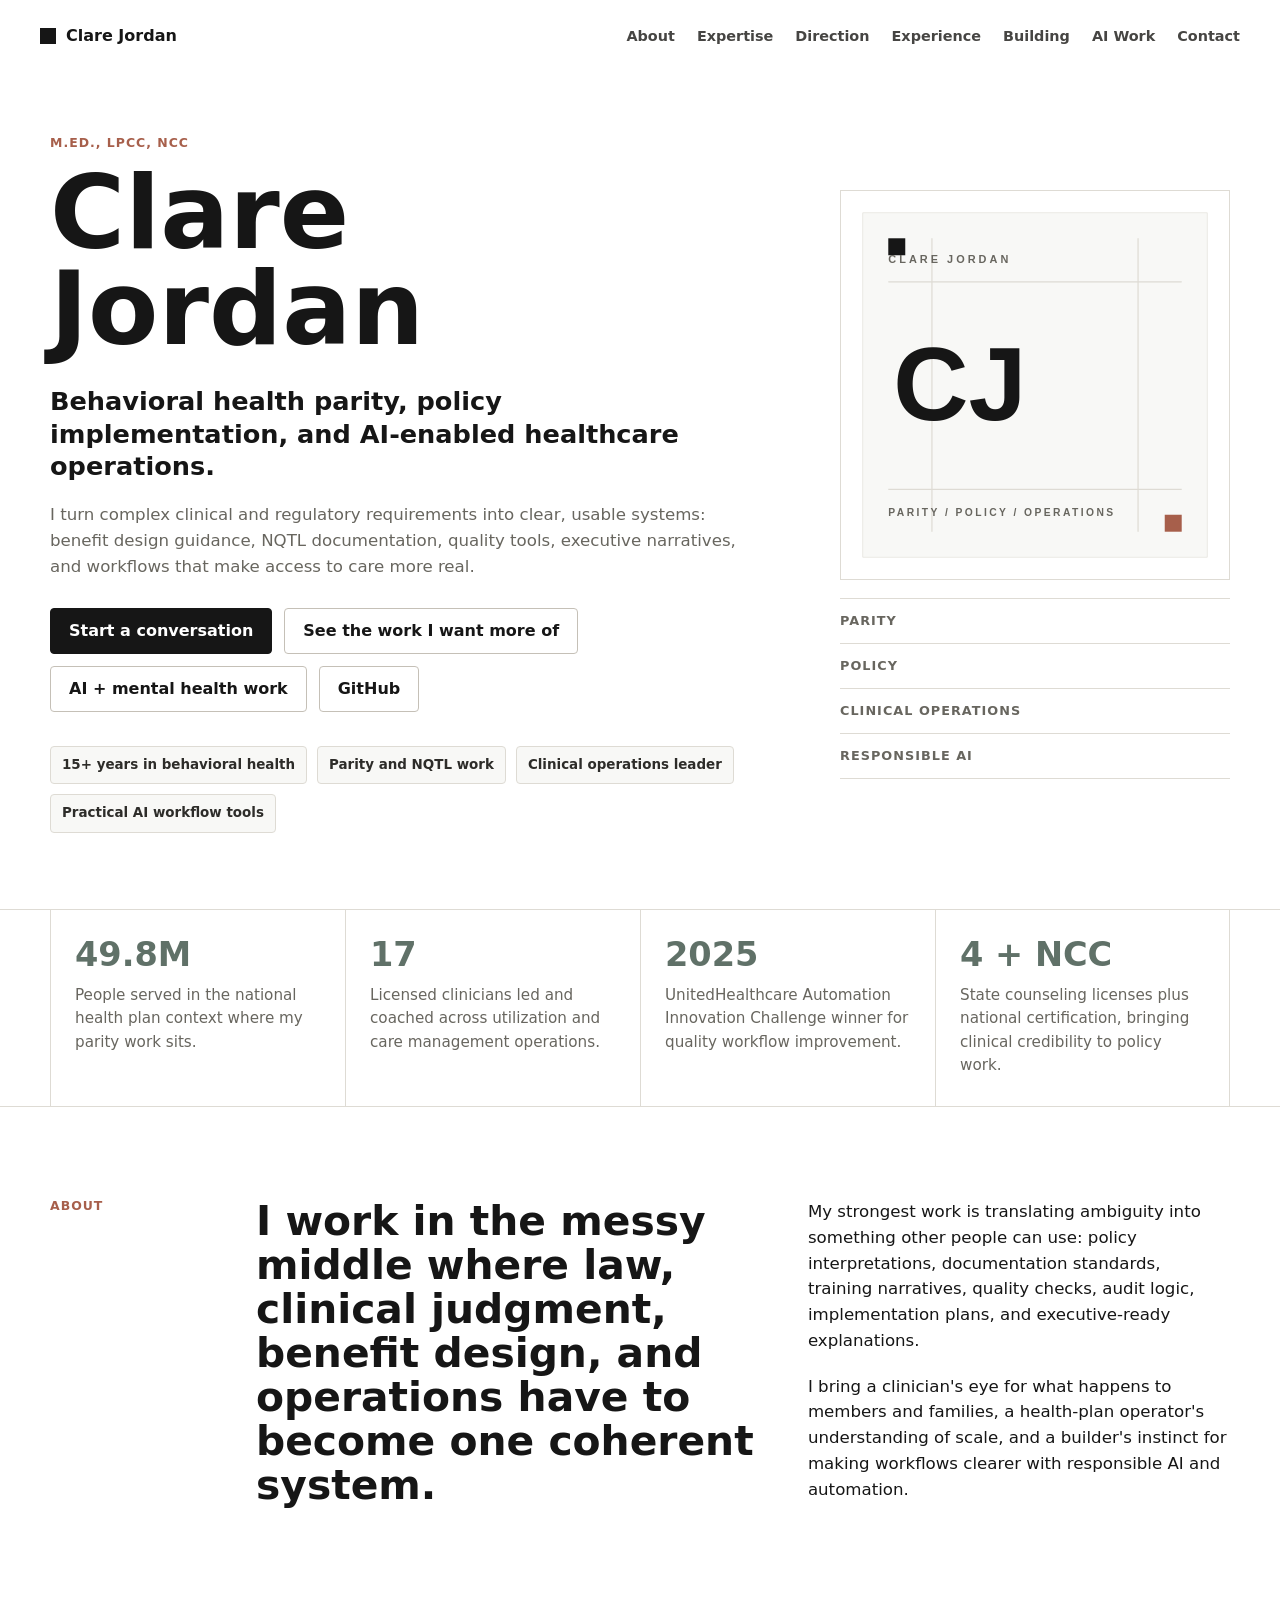
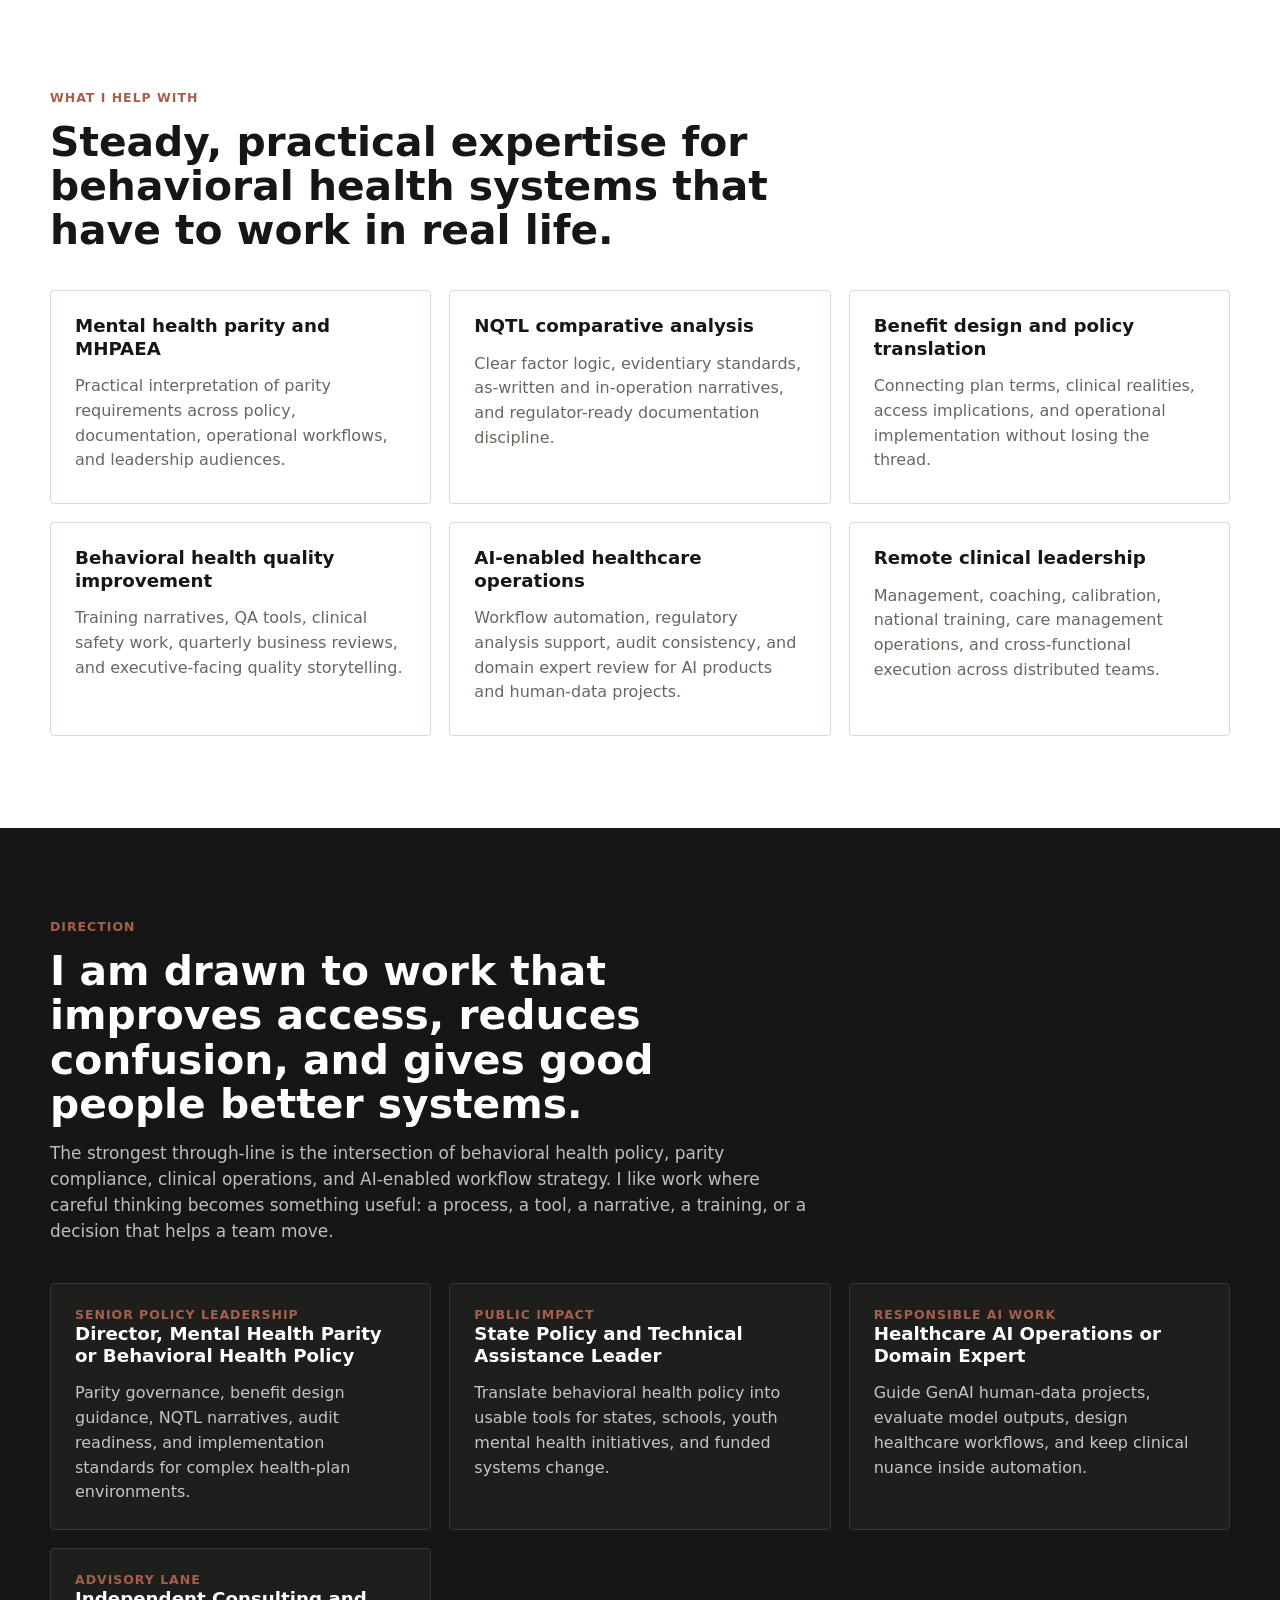
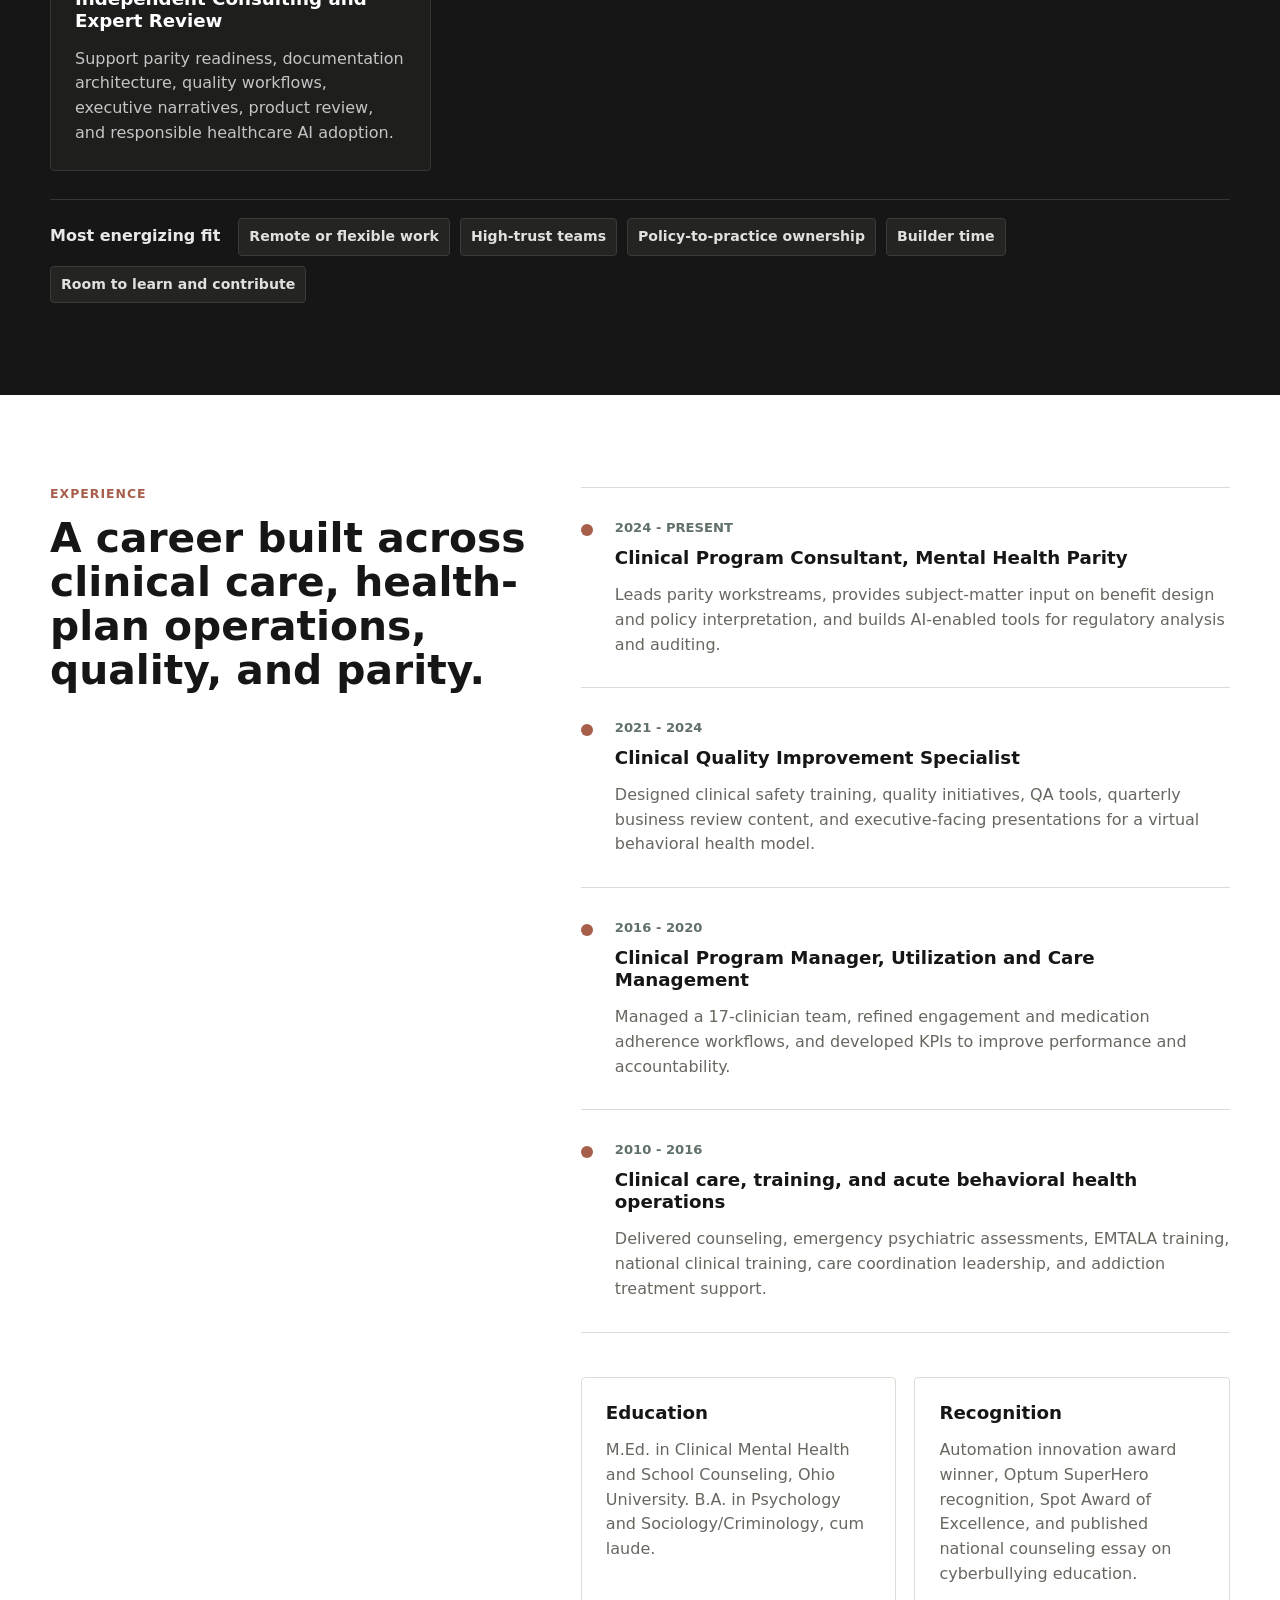
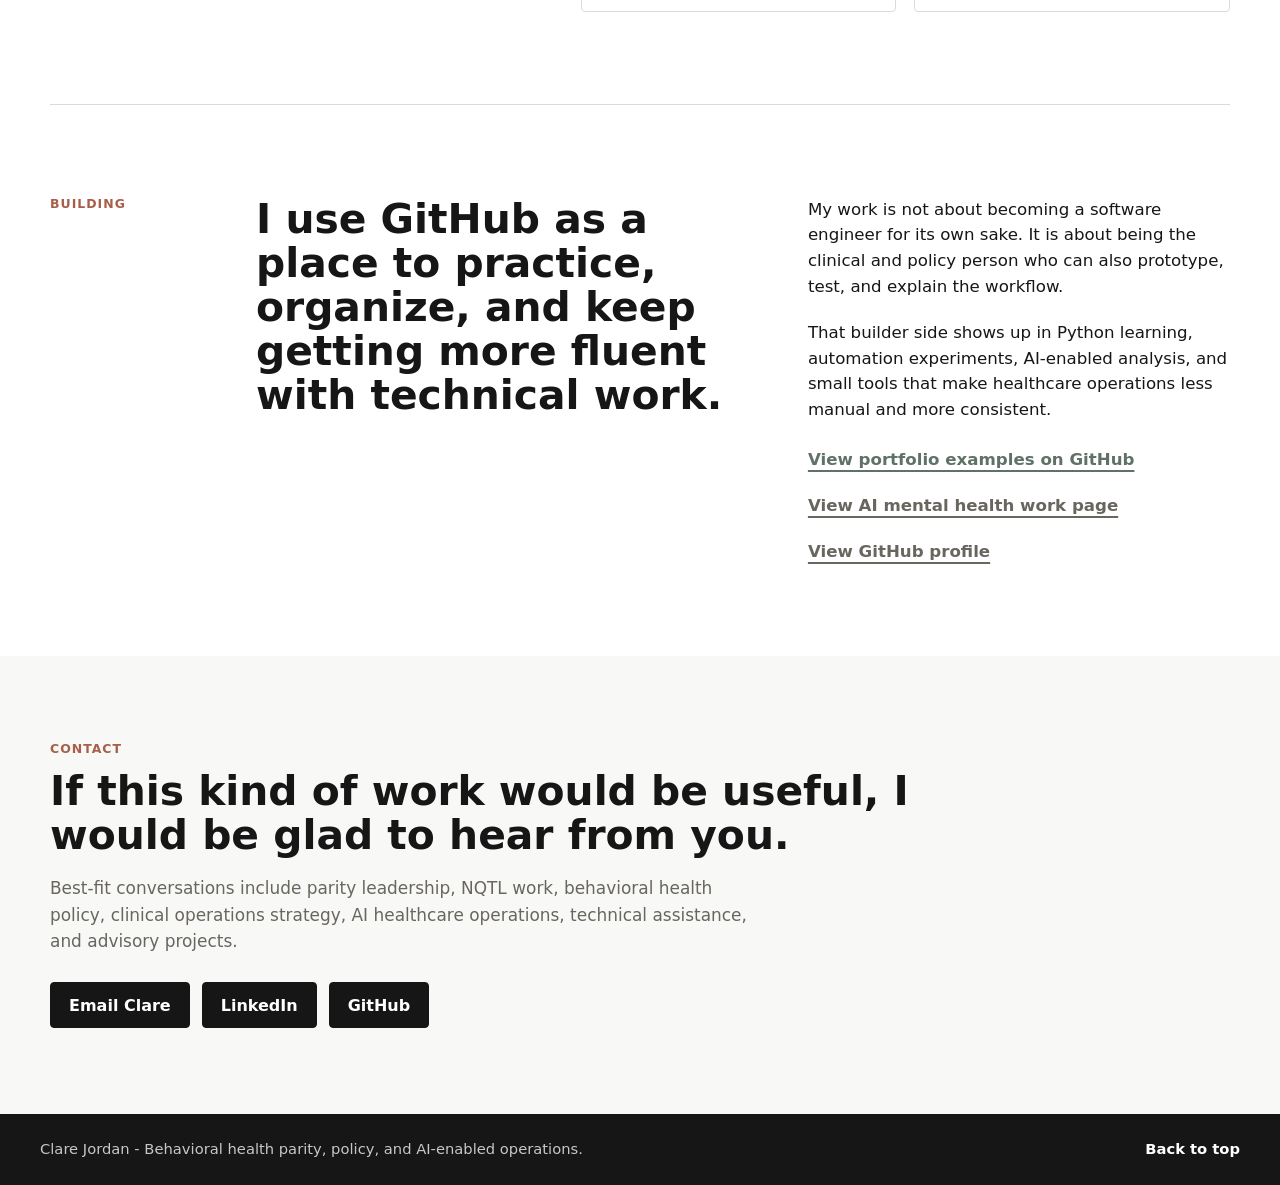
==== index.html @ 16f56897 "Create professional website" ====
<!doctype html>
<html lang="en">
  <head>
    <meta charset="utf-8" />
    <meta name="viewport" content="width=device-width, initial-scale=1" />
    <title>Clare Jordan | Behavioral Health Parity, Policy, and AI Operations</title>
    <meta
      name="description"
      content="Clare Jordan is a behavioral health policy and clinical operations leader specializing in mental health parity, NQTL analysis, benefit design, quality improvement, and AI-enabled healthcare workflow improvement."
    />
    <meta name="theme-color" content="#ffffff" />
    <meta property="og:title" content="Clare Jordan" />
    <meta
      property="og:description"
      content="Behavioral health parity, policy implementation, and AI-enabled healthcare operations."
    />
    <meta property="og:type" content="website" />
    <meta property="og:image" content="assets/brand-card.svg" />
    <link rel="stylesheet" href="styles.css?v=3" />
  </head>
  <body>
    <a class="skip-link" href="#main">Skip to content</a>

    <header class="site-header" data-header>
      <a class="brand" href="#top" aria-label="Clare Jordan home">Clare Jordan</a>
      <button class="nav-toggle" type="button" aria-expanded="false" aria-controls="site-nav" aria-label="Open navigation">
        <span></span>
        <span></span>
        <span></span>
      </button>
      <nav class="site-nav" id="site-nav" aria-label="Primary navigation">
        <a href="#about">About</a>
        <a href="#expertise">Expertise</a>
        <a href="#direction">Direction</a>
        <a href="#experience">Experience</a>
        <a href="#building">Building</a>
        <a href="ai-mental-health-proof.html">AI Work</a>
        <a href="#contact">Contact</a>
      </nav>
    </header>

    <main id="main">
      <section class="hero" id="top">
        <div class="hero-content">
          <p class="eyebrow">M.Ed., LPCC, NCC</p>
          <h1>Clare Jordan</h1>
          <p class="hero-lede">
            Behavioral health parity, policy implementation, and AI-enabled healthcare operations.
          </p>
          <p class="hero-copy">
            I turn complex clinical and regulatory requirements into clear, usable systems:
            benefit design guidance, NQTL documentation, quality tools, executive narratives,
            and workflows that make access to care more real.
          </p>
          <div class="hero-actions" aria-label="Primary actions">
            <a class="button primary" href="mailto:clare.l.jordan@gmail.com?subject=Opportunity%20for%20Clare%20Jordan">Start a conversation</a>
            <a class="button secondary" href="#direction">See the work I want more of</a>
            <a class="button secondary" href="ai-mental-health-proof.html">AI + mental health work</a>
            <a class="button secondary icon-link" href="https://github.com/clarejordan" rel="noreferrer">GitHub</a>
          </div>
          <ul class="hero-tags" aria-label="Professional highlights">
            <li>15+ years in behavioral health</li>
            <li>Parity and NQTL work</li>
            <li>Clinical operations leader</li>
            <li>Practical AI workflow tools</li>
          </ul>
        </div>
        <div class="hero-visual" aria-hidden="true">
          <img src="assets/clare-jordan-mark.svg" alt="" />
          <div class="brand-lines">
            <span>Parity</span>
            <span>Policy</span>
            <span>Clinical operations</span>
            <span>Responsible AI</span>
          </div>
        </div>
      </section>

      <section class="signal-band" aria-label="Professional context">
        <div class="signal-grid">
          <article>
            <span>49.8M</span>
            <p>People served in the national health plan context where my parity work sits.</p>
          </article>
          <article>
            <span>17</span>
            <p>Licensed clinicians led and coached across utilization and care management operations.</p>
          </article>
          <article>
            <span>2025</span>
            <p>UnitedHealthcare Automation Innovation Challenge winner for quality workflow improvement.</p>
          </article>
          <article>
            <span>4 + NCC</span>
            <p>State counseling licenses plus national certification, bringing clinical credibility to policy work.</p>
          </article>
        </div>
      </section>

      <section class="section split" id="about">
        <div class="section-kicker">About</div>
        <div class="split-main">
          <h2>I work in the messy middle where law, clinical judgment, benefit design, and operations have to become one coherent system.</h2>
        </div>
        <div class="split-copy">
          <p>
            My strongest work is translating ambiguity into something other people can use:
            policy interpretations, documentation standards, training narratives, quality checks,
            audit logic, implementation plans, and executive-ready explanations.
          </p>
          <p>
            I bring a clinician's eye for what happens to members and families, a health-plan
            operator's understanding of scale, and a builder's instinct for making workflows
            clearer with responsible AI and automation.
          </p>
        </div>
      </section>

      <section class="section" id="expertise">
        <div class="section-heading">
          <p class="section-kicker">What I Help With</p>
          <h2>Steady, practical expertise for behavioral health systems that have to work in real life.</h2>
        </div>
        <div class="expertise-grid">
          <article class="card">
            <h3>Mental health parity and MHPAEA</h3>
            <p>Practical interpretation of parity requirements across policy, documentation, operational workflows, and leadership audiences.</p>
          </article>
          <article class="card">
            <h3>NQTL comparative analysis</h3>
            <p>Clear factor logic, evidentiary standards, as-written and in-operation narratives, and regulator-ready documentation discipline.</p>
          </article>
          <article class="card">
            <h3>Benefit design and policy translation</h3>
            <p>Connecting plan terms, clinical realities, access implications, and operational implementation without losing the thread.</p>
          </article>
          <article class="card">
            <h3>Behavioral health quality improvement</h3>
            <p>Training narratives, QA tools, clinical safety work, quarterly business reviews, and executive-facing quality storytelling.</p>
          </article>
          <article class="card">
            <h3>AI-enabled healthcare operations</h3>
            <p>Workflow automation, regulatory analysis support, audit consistency, and domain expert review for AI products and human-data projects.</p>
          </article>
          <article class="card">
            <h3>Remote clinical leadership</h3>
            <p>Management, coaching, calibration, national training, care management operations, and cross-functional execution across distributed teams.</p>
          </article>
        </div>
      </section>

      <section class="section career-section" id="direction">
        <div class="section-heading narrow">
          <p class="section-kicker">Direction</p>
          <h2>I am drawn to work that improves access, reduces confusion, and gives good people better systems.</h2>
          <p>
            The strongest through-line is the intersection of behavioral health policy, parity
            compliance, clinical operations, and AI-enabled workflow strategy. I like work where
            careful thinking becomes something useful: a process, a tool, a narrative, a training,
            or a decision that helps a team move.
          </p>
        </div>

        <div class="career-grid">
          <article class="career-card">
            <p class="tag">Senior policy leadership</p>
            <h3>Director, Mental Health Parity or Behavioral Health Policy</h3>
            <p>Parity governance, benefit design guidance, NQTL narratives, audit readiness, and implementation standards for complex health-plan environments.</p>
          </article>
          <article class="career-card">
            <p class="tag">Public impact</p>
            <h3>State Policy and Technical Assistance Leader</h3>
            <p>Translate behavioral health policy into usable tools for states, schools, youth mental health initiatives, and funded systems change.</p>
          </article>
          <article class="career-card">
            <p class="tag">Responsible AI work</p>
            <h3>Healthcare AI Operations or Domain Expert</h3>
            <p>Guide GenAI human-data projects, evaluate model outputs, design healthcare workflows, and keep clinical nuance inside automation.</p>
          </article>
          <article class="career-card">
            <p class="tag">Advisory lane</p>
            <h3>Independent Consulting and Expert Review</h3>
            <p>Support parity readiness, documentation architecture, quality workflows, executive narratives, product review, and responsible healthcare AI adoption.</p>
          </article>
        </div>

        <div class="fit-strip">
          <p>Most energizing fit</p>
          <span>Remote or flexible work</span>
          <span>High-trust teams</span>
          <span>Policy-to-practice ownership</span>
          <span>Builder time</span>
          <span>Room to learn and contribute</span>
        </div>
      </section>

      <section class="section proof-section" id="experience">
        <div class="section-heading">
          <p class="section-kicker">Experience</p>
          <h2>A career built across clinical care, health-plan operations, quality, and parity.</h2>
        </div>

        <div class="timeline">
          <article class="timeline-item">
            <span>2024 - Present</span>
            <h3>Clinical Program Consultant, Mental Health Parity</h3>
            <p>Leads parity workstreams, provides subject-matter input on benefit design and policy interpretation, and builds AI-enabled tools for regulatory analysis and auditing.</p>
          </article>
          <article class="timeline-item">
            <span>2021 - 2024</span>
            <h3>Clinical Quality Improvement Specialist</h3>
            <p>Designed clinical safety training, quality initiatives, QA tools, quarterly business review content, and executive-facing presentations for a virtual behavioral health model.</p>
          </article>
          <article class="timeline-item">
            <span>2016 - 2020</span>
            <h3>Clinical Program Manager, Utilization and Care Management</h3>
            <p>Managed a 17-clinician team, refined engagement and medication adherence workflows, and developed KPIs to improve performance and accountability.</p>
          </article>
          <article class="timeline-item">
            <span>2010 - 2016</span>
            <h3>Clinical care, training, and acute behavioral health operations</h3>
            <p>Delivered counseling, emergency psychiatric assessments, EMTALA training, national clinical training, care coordination leadership, and addiction treatment support.</p>
          </article>
        </div>

        <div class="proof-notes">
          <article>
            <h3>Education</h3>
            <p>M.Ed. in Clinical Mental Health and School Counseling, Ohio University. B.A. in Psychology and Sociology/Criminology, cum laude.</p>
          </article>
          <article>
            <h3>Recognition</h3>
            <p>Automation innovation award winner, Optum SuperHero recognition, Spot Award of Excellence, and published national counseling essay on cyberbullying education.</p>
          </article>
        </div>
      </section>

      <section class="section split building-section" id="building">
        <div class="section-kicker">Building</div>
        <div class="split-main">
          <h2>I use GitHub as a place to practice, organize, and keep getting more fluent with technical work.</h2>
        </div>
        <div class="split-copy">
          <p>
            My work is not about becoming a software engineer for its own sake. It is about being
            the clinical and policy person who can also prototype, test, and explain the workflow.
          </p>
          <p>
            That builder side shows up in Python learning, automation experiments, AI-enabled
            analysis, and small tools that make healthcare operations less manual and more consistent.
          </p>
          <a class="text-link" href="https://github.com/clarejordan/clarejordan/tree/main/examples" rel="noreferrer">View portfolio examples on GitHub</a>
          <a class="text-link secondary-text-link" href="ai-mental-health-proof.html">View AI mental health work page</a>
          <a class="text-link secondary-text-link" href="https://github.com/clarejordan" rel="noreferrer">View GitHub profile</a>
        </div>
      </section>

      <section class="section contact-section" id="contact">
        <div class="contact-panel">
          <p class="section-kicker">Contact</p>
          <h2>If this kind of work would be useful, I would be glad to hear from you.</h2>
          <p>
            Best-fit conversations include parity leadership, NQTL work, behavioral health policy,
            clinical operations strategy, AI healthcare operations, technical assistance, and advisory projects.
          </p>
          <div class="contact-actions">
            <a class="button primary" href="mailto:clare.l.jordan@gmail.com?subject=Opportunity%20for%20Clare%20Jordan">Email Clare</a>
            <a class="button dark" href="https://www.linkedin.com/in/clareljordan" rel="noreferrer">LinkedIn</a>
            <a class="button dark" href="https://github.com/clarejordan" rel="noreferrer">GitHub</a>
          </div>
        </div>
      </section>
    </main>

    <footer class="site-footer">
      <p>Clare Jordan - Behavioral health parity, policy, and AI-enabled operations.</p>
      <a href="#top">Back to top</a>
    </footer>

    <script src="script.js"></script>
  </body>
</html>
---- styles.css ----
:root {
  --ink: #161616;
  --ink-2: #2d2c29;
  --paper: #ffffff;
  --canvas: #f8f8f6;
  --line: #dedbd4;
  --line-strong: #c5c0b7;
  --muted: #68665f;
  --clay: #a75f4b;
  --sage: #607168;
  --deep: #161616;
}

* {
  box-sizing: border-box;
}

html {
  max-width: 100%;
  overflow-x: hidden;
  scroll-behavior: smooth;
}

body {
  margin: 0;
  max-width: 100%;
  overflow-x: hidden;
  color: var(--ink);
  background: var(--paper);
  font-family: Inter, ui-sans-serif, system-ui, -apple-system, BlinkMacSystemFont, "Segoe UI", sans-serif;
  line-height: 1.55;
  letter-spacing: 0;
}

img {
  display: block;
  max-width: 100%;
}

a {
  color: inherit;
  text-decoration: none;
}

p,
h1,
h2,
h3 {
  margin: 0;
  overflow-wrap: break-word;
}

.skip-link {
  position: fixed;
  top: 12px;
  left: 12px;
  z-index: 100;
  padding: 10px 14px;
  color: var(--ink);
  background: var(--paper);
  border: 1px solid var(--line);
  border-radius: 4px;
  transform: translateY(-140%);
}

.skip-link:focus {
  transform: translateY(0);
}

.site-header {
  position: fixed;
  top: 0;
  left: 0;
  right: 0;
  z-index: 50;
  display: flex;
  align-items: center;
  justify-content: space-between;
  gap: 24px;
  padding: 24px 40px;
  color: var(--ink);
  background: rgba(255, 255, 255, 0.94);
  border-bottom: 1px solid transparent;
  transition: background 180ms ease, border-color 180ms ease, box-shadow 180ms ease, padding 180ms ease;
}

.site-header.is-scrolled {
  padding: 15px 40px;
  background: rgba(255, 255, 255, 0.96);
  border-bottom-color: var(--line);
  box-shadow: 0 10px 28px rgba(22, 22, 22, 0.05);
  backdrop-filter: blur(14px);
}

.brand {
  display: inline-flex;
  align-items: center;
  gap: 10px;
  font-size: 1rem;
  font-weight: 760;
}

.brand::before {
  display: inline-block;
  width: 16px;
  height: 16px;
  background: var(--ink);
  content: "";
}

.site-nav {
  display: flex;
  align-items: center;
  gap: 22px;
  color: var(--ink-2);
  font-size: 0.9rem;
  font-weight: 650;
}

.site-nav a {
  opacity: 0.88;
}

.site-nav a:hover,
.site-nav a:focus-visible,
.site-nav a[aria-current="page"] {
  opacity: 1;
}

.site-nav a[aria-current="page"] {
  text-decoration: underline;
  text-decoration-thickness: 1px;
  text-underline-offset: 7px;
}

.nav-toggle {
  display: none;
  flex: 0 0 42px;
  position: relative;
  z-index: 2;
  width: 42px;
  height: 42px;
  padding: 0;
  border: 1px solid var(--line-strong);
  border-radius: 4px;
  color: var(--ink);
  background: var(--paper);
  cursor: pointer;
}

.nav-toggle span {
  display: block;
  width: 18px;
  height: 2px;
  margin: 2px auto;
  background: currentColor;
}

.hero {
  position: relative;
  min-height: 76svh;
  display: grid;
  grid-template-columns: minmax(0, 1fr) minmax(280px, 420px);
  align-items: center;
  gap: 72px;
  padding: 136px max(24px, calc((100vw - 1180px) / 2)) 76px;
  color: var(--ink);
  background: var(--paper);
  border-bottom: 1px solid var(--line);
}

.hero-content {
  width: min(820px, 100%);
  max-width: none;
}

.hero-visual {
  justify-self: end;
  width: min(100%, 390px);
  min-width: 0;
}

.hero-visual img {
  width: 100%;
  border: 1px solid var(--line);
  background: var(--paper);
}

.brand-lines {
  display: grid;
  margin-top: 18px;
  border-top: 1px solid var(--line);
}

.brand-lines span {
  padding: 12px 0;
  border-bottom: 1px solid var(--line);
  color: var(--muted);
  font-size: 0.8rem;
  font-weight: 700;
  text-transform: uppercase;
  letter-spacing: 0.08em;
}

.eyebrow,
.section-kicker,
.tag {
  color: var(--clay);
  font-size: 0.78rem;
  font-weight: 840;
  line-height: 1.2;
  text-transform: uppercase;
  letter-spacing: 0.08em;
}

.hero h1 {
  margin-top: 14px;
  font-size: 6.4rem;
  line-height: 0.94;
  font-weight: 760;
}

.proof-hero h1 {
  max-width: 900px;
  font-size: 5.1rem;
  line-height: 0.98;
}

.hero-lede {
  max-width: 720px;
  margin-top: 28px;
  color: var(--ink);
  font-size: 1.6rem;
  line-height: 1.26;
  font-weight: 640;
}

.hero-copy {
  max-width: 760px;
  margin-top: 20px;
  color: var(--muted);
  font-size: 1.04rem;
}

.hero-actions,
.contact-actions {
  display: flex;
  flex-wrap: wrap;
  gap: 12px;
  margin-top: 28px;
}

.button {
  display: inline-flex;
  min-height: 46px;
  align-items: center;
  justify-content: center;
  padding: 12px 18px;
  border: 1px solid var(--ink);
  border-radius: 4px;
  font-weight: 700;
  line-height: 1.2;
  transition: color 160ms ease, background 160ms ease, border-color 160ms ease, transform 160ms ease;
}

.button:hover,
.button:focus-visible {
  transform: translateY(-1px);
}

.button.primary {
  color: var(--paper);
  background: var(--ink);
}

.button.secondary {
  color: var(--ink);
  border-color: var(--line-strong);
  background: var(--paper);
}

.button.secondary:hover,
.button.secondary:focus-visible {
  background: var(--canvas);
}

.button.icon-link {
  min-width: 92px;
}

.button.dark {
  color: var(--paper);
  background: var(--ink);
}

.hero-tags {
  display: flex;
  flex-wrap: wrap;
  gap: 10px;
  padding: 0;
  margin: 34px 0 0;
  list-style: none;
}

.hero-tags li {
  max-width: 100%;
  padding: 8px 11px;
  border: 1px solid var(--line);
  border-radius: 4px;
  color: var(--ink-2);
  background: var(--canvas);
  font-size: 0.84rem;
  font-weight: 650;
}

.signal-band {
  background: var(--paper);
  border-bottom: 1px solid var(--line);
}

.signal-grid {
  width: min(1180px, calc(100% - 48px));
  margin: 0 auto;
  display: grid;
  grid-template-columns: repeat(4, 1fr);
}

.signal-grid article {
  min-width: 0;
  min-height: 132px;
  padding: 28px 24px;
  border-left: 1px solid var(--line);
}

.signal-grid article:last-child {
  border-right: 1px solid var(--line);
}

.signal-grid span {
  display: block;
  color: var(--sage);
  font-size: 2.1rem;
  line-height: 1;
  font-weight: 860;
}

.signal-grid p {
  margin-top: 12px;
  color: var(--muted);
  font-size: 0.95rem;
}

.section {
  width: min(1180px, calc(100% - 48px));
  margin: 0 auto;
  padding: 92px 0;
}

.split {
  display: grid;
  grid-template-columns: 170px minmax(0, 1.1fr) minmax(280px, 0.9fr);
  gap: 36px;
  align-items: start;
}

.split h2,
.section-heading h2,
.contact-panel h2 {
  font-size: 2.55rem;
  line-height: 1.08;
  font-weight: 820;
}

.split-copy {
  display: grid;
  gap: 20px;
  color: var(--ink);
  font-size: 1.04rem;
}

.section-heading {
  display: grid;
  gap: 14px;
  max-width: 820px;
  margin-bottom: 38px;
}

.section-heading.narrow {
  max-width: 760px;
}

.section-heading p:not(.section-kicker) {
  color: var(--muted);
  font-size: 1.06rem;
}

.expertise-grid,
.career-grid,
.proof-card-grid,
.lane-grid,
.story-grid {
  display: grid;
  gap: 18px;
}

.expertise-grid,
.career-grid,
.proof-card-grid,
.lane-grid {
  grid-template-columns: repeat(3, 1fr);
}

.story-grid {
  grid-template-columns: repeat(2, 1fr);
}

.card,
.career-card,
.proof-notes article,
.story-block,
.proof-card,
.lane-grid article,
.share-panel {
  min-width: 0;
  padding: 24px;
  border: 1px solid var(--line);
  border-radius: 4px;
  background: var(--paper);
}

.card,
.career-card {
  min-height: 214px;
}

.story-block {
  min-height: 290px;
}

.story-block-wide {
  grid-column: 1 / -1;
  min-height: 0;
}

.card h3,
.career-card h3,
.timeline-item h3,
.proof-notes h3,
.story-block h3,
.proof-card h3,
.lane-grid h3 {
  font-size: 1.14rem;
  line-height: 1.22;
  font-weight: 820;
}

.story-block h3,
.proof-card h3,
.lane-grid h3 {
  margin-top: 12px;
  font-size: 1.22rem;
}

.card p,
.career-card p:not(.tag),
.timeline-item p,
.proof-notes p,
.story-block p:not(.tag),
.proof-card p,
.lane-grid p,
.share-panel p:not(.section-kicker) {
  margin-top: 14px;
  color: var(--muted);
}

.career-section,
.proof-lanes {
  width: 100%;
  max-width: none;
  padding: 92px max(24px, calc((100vw - 1180px) / 2));
  color: var(--paper);
  background: var(--deep);
}

.career-section .section-heading p:not(.section-kicker),
.proof-lanes .section-heading p:not(.section-kicker) {
  color: rgba(255, 255, 255, 0.72);
}

.career-card,
.lane-grid article {
  border-color: #373633;
  background: #1e1e1d;
}

.career-card p:not(.tag),
.lane-grid p {
  color: rgba(255, 255, 255, 0.74);
}

.fit-strip {
  display: flex;
  flex-wrap: wrap;
  align-items: center;
  gap: 10px;
  margin-top: 28px;
  padding: 18px 0 0;
  border-top: 1px solid #373633;
}

.fit-strip p {
  margin-right: 8px;
  color: rgba(255, 255, 255, 0.9);
  font-weight: 820;
}

.fit-strip span {
  padding: 7px 10px;
  border: 1px solid #3c3b38;
  border-radius: 4px;
  color: rgba(255, 255, 255, 0.86);
  background: #242422;
  font-size: 0.88rem;
  font-weight: 680;
}

.proof-section {
  display: grid;
  grid-template-columns: 0.9fr 1.2fr;
  gap: 44px;
  align-items: start;
}

.proof-section .section-heading {
  position: sticky;
  top: 96px;
}

.timeline {
  border-top: 1px solid var(--line);
}

.timeline-item {
  position: relative;
  padding: 30px 0 30px 34px;
  border-bottom: 1px solid var(--line);
}

.timeline-item::before {
  position: absolute;
  top: 36px;
  left: 0;
  width: 12px;
  height: 12px;
  border-radius: 50%;
  background: var(--clay);
  content: "";
}

.timeline-item span {
  display: block;
  margin-bottom: 8px;
  color: var(--sage);
  font-size: 0.82rem;
  font-weight: 820;
  text-transform: uppercase;
}

.proof-notes {
  grid-column: 2;
  display: grid;
  grid-template-columns: repeat(2, 1fr);
  gap: 18px;
}

.proof-card {
  min-height: 286px;
}

.proof-card span {
  display: inline-flex;
  width: 38px;
  height: 38px;
  align-items: center;
  justify-content: center;
  border: 1px solid var(--line-strong);
  border-radius: 50%;
  color: var(--ink);
  background: var(--canvas);
  font-size: 0.86rem;
  font-weight: 850;
}

.lane-grid article {
  min-height: 236px;
}

.share-section,
.contact-section {
  width: 100%;
  max-width: none;
  padding: 86px max(24px, calc((100vw - 1180px) / 2));
  background: var(--canvas);
}

.share-panel {
  max-width: 920px;
  padding: 34px;
}

.share-panel h2 {
  margin-top: 12px;
  font-size: 2.2rem;
  line-height: 1.08;
  font-weight: 820;
}

.building-section {
  border-top: 1px solid var(--line);
}

.text-link {
  display: inline-flex;
  width: fit-content;
  margin-top: 4px;
  color: var(--sage);
  font-weight: 820;
  text-decoration: underline;
  text-decoration-thickness: 2px;
  text-underline-offset: 5px;
}

.secondary-text-link {
  margin-top: 0;
  color: var(--muted);
}

.contact-panel {
  max-width: 860px;
}

.contact-panel h2 {
  margin-top: 12px;
}

.contact-panel p:not(.section-kicker) {
  max-width: 720px;
  margin-top: 18px;
  color: var(--muted);
  font-size: 1.06rem;
}

.site-footer {
  display: flex;
  align-items: center;
  justify-content: space-between;
  gap: 24px;
  padding: 24px 40px;
  color: rgba(255, 255, 255, 0.76);
  background: var(--ink);
  font-size: 0.92rem;
}

.site-footer a {
  color: var(--paper);
  font-weight: 760;
}

@media (max-width: 1060px) {
  .site-header,
  .site-header.is-scrolled {
    padding: 14px 24px;
  }

  .nav-toggle {
    display: grid;
    align-content: center;
  }

  .site-nav {
    position: absolute;
    top: calc(100% + 8px);
    right: 24px;
    display: none;
    min-width: 232px;
    padding: 10px;
    border: 1px solid var(--line);
    border-radius: 4px;
    background: var(--paper);
    box-shadow: 0 20px 48px rgba(22, 22, 22, 0.08);
  }

  .site-nav.is-open {
    display: grid;
    gap: 4px;
  }

  .site-nav a {
    padding: 10px 12px;
    border-radius: 4px;
  }

  .site-nav a:hover,
  .site-nav a:focus-visible {
    background: var(--canvas);
  }

  .hero {
    grid-template-columns: 1fr;
    gap: 30px;
    padding: 118px 24px 68px;
  }

  .hero h1 {
    font-size: 4rem;
  }

  .proof-hero h1 {
    font-size: 3.25rem;
  }

  .hero-lede {
    font-size: 1.36rem;
  }

  .hero-visual {
    justify-self: start;
    width: min(360px, 100%);
    min-width: 0;
  }

  .signal-grid,
  .expertise-grid,
  .career-grid,
  .proof-card-grid,
  .lane-grid {
    grid-template-columns: repeat(2, 1fr);
  }

  .signal-grid article:nth-child(2) {
    border-right: 1px solid var(--line);
  }

  .signal-grid article:nth-child(n + 3) {
    border-top: 1px solid var(--line);
  }

  .split,
  .proof-section,
  .story-grid {
    grid-template-columns: 1fr;
  }

  .story-block-wide,
  .proof-notes {
    grid-column: auto;
  }

  .proof-section .section-heading {
    position: static;
  }
}

@media (max-width: 680px) {
  .site-header,
  .site-header.is-scrolled {
    padding: 12px 18px;
  }

  .site-nav {
    left: 18px;
    right: 18px;
  }

  .hero {
    display: block;
    min-height: 0;
    overflow: hidden;
    padding: 86px 18px 50px;
  }

  .hero-content {
    width: 100%;
    max-width: 100%;
    min-width: 0;
  }

  .hero h1 {
    font-size: 3.08rem;
  }

  .proof-hero h1 {
    max-width: 330px;
    font-size: 2.12rem;
  }

  .proof-hero .hero-lede,
  .proof-hero .hero-copy {
    max-width: 340px;
  }

  .hero-lede {
    max-width: 330px;
    font-size: 1.18rem;
  }

  .hero-copy {
    max-width: 330px;
    font-size: 1rem;
  }

  .hero-actions {
    display: grid;
    width: min(100%, 330px);
    grid-template-columns: 1fr;
  }

  .hero-actions .button,
  .hero-tags li {
    width: 100%;
  }

  .hero-visual {
    display: none;
  }

  .hero-tags {
    display: none;
  }

  .signal-grid,
  .expertise-grid,
  .career-grid,
  .proof-notes,
  .proof-card-grid,
  .lane-grid {
    grid-template-columns: 1fr;
  }

  .signal-grid,
  .section {
    width: calc(100% - 36px);
  }

  .signal-grid article,
  .signal-grid article:last-child,
  .signal-grid article:nth-child(2) {
    min-height: 0;
    border-right: 1px solid var(--line);
  }

  .signal-grid p {
    max-width: 280px;
    overflow-wrap: anywhere;
  }

  .signal-grid article + article {
    border-top: 1px solid var(--line);
  }

  .section {
    padding: 68px 0;
  }

  .career-section,
  .proof-lanes,
  .contact-section,
  .share-section {
    width: 100%;
    padding: 68px 18px;
  }

  .split h2,
  .section-heading h2,
  .contact-panel h2,
  .share-panel h2 {
    font-size: 2rem;
  }

  .card,
  .career-card,
  .story-block,
  .proof-card,
  .lane-grid article {
    min-height: 0;
  }

  .share-panel {
    padding: 24px;
  }

  .fit-strip {
    align-items: flex-start;
  }

  .site-footer {
    display: grid;
    padding: 22px 18px;
  }
}

@media (max-width: 420px) {
  .hero h1 {
    font-size: 2.78rem;
  }

  .proof-hero h1 {
    max-width: 300px;
    font-size: 1.98rem;
  }
}

@media (prefers-reduced-motion: reduce) {
  *,
  *::before,
  *::after {
    scroll-behavior: auto !important;
    transition: none !important;
  }
}
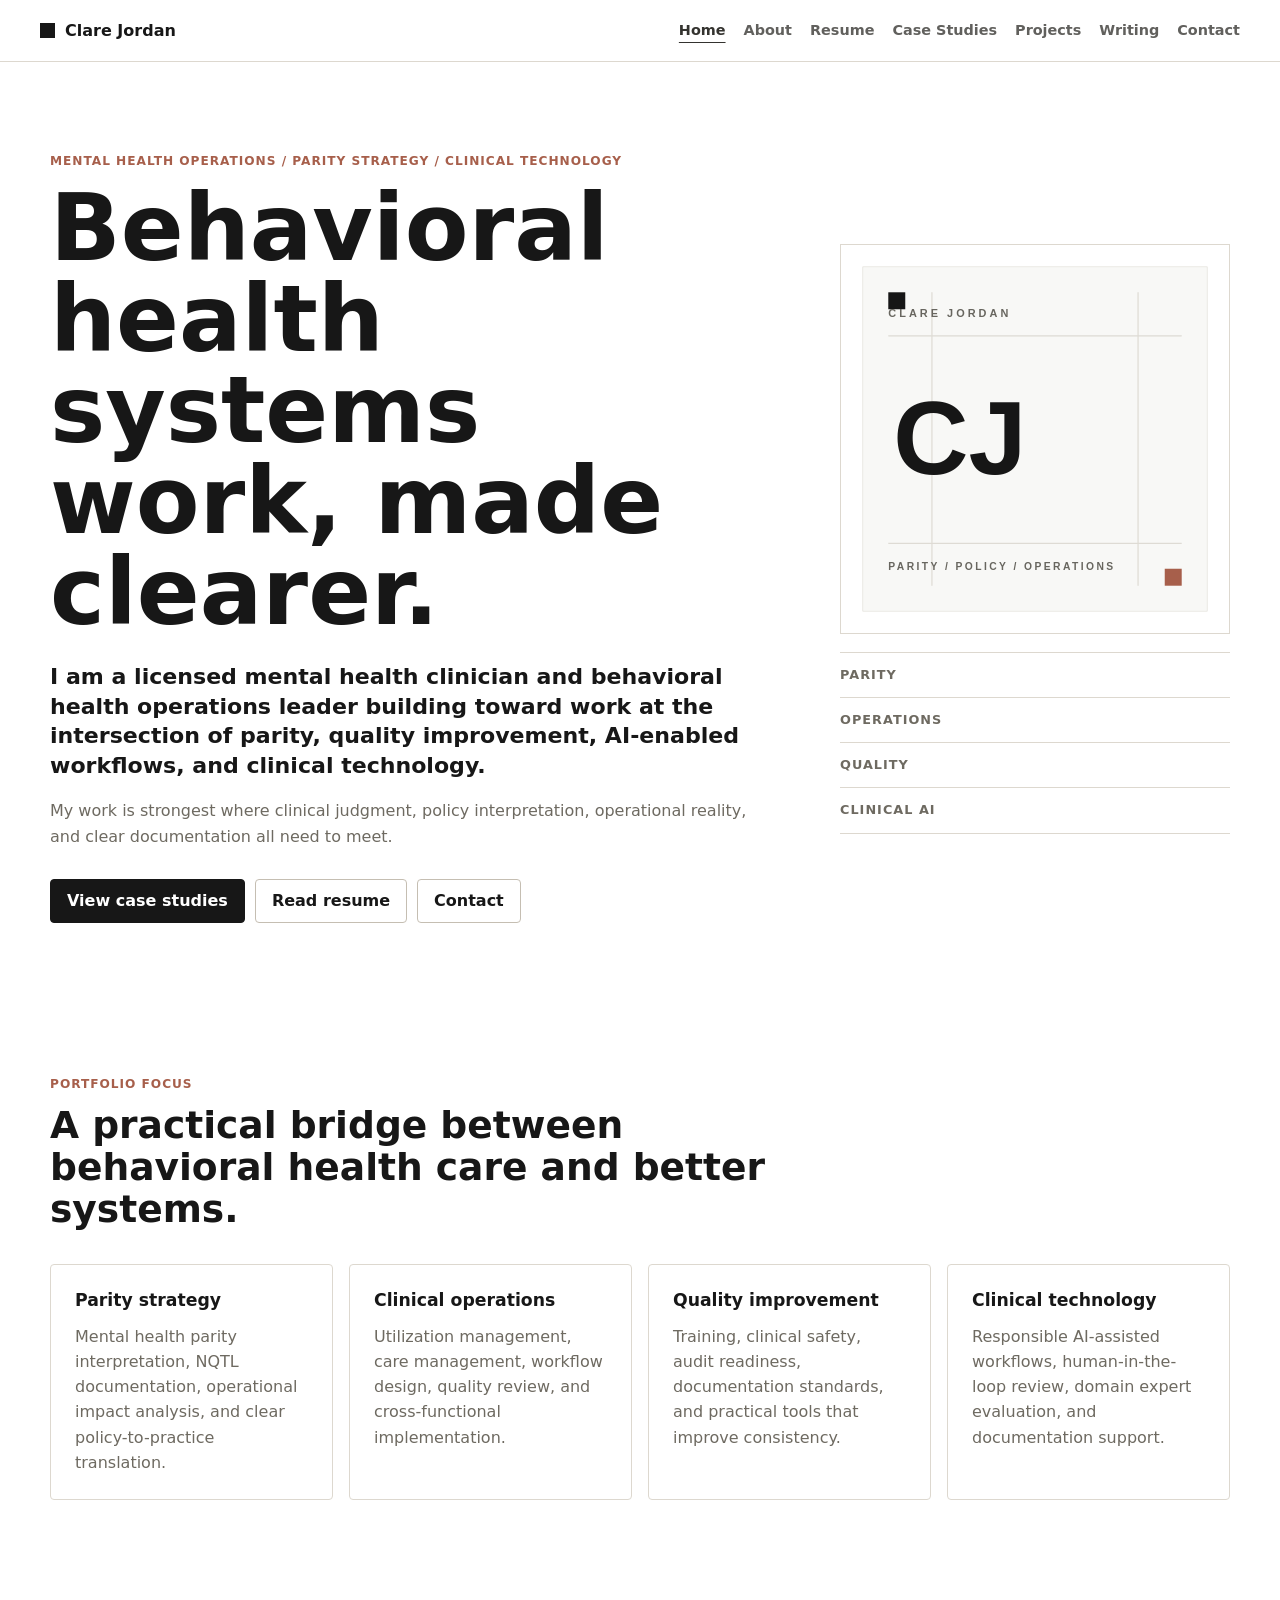
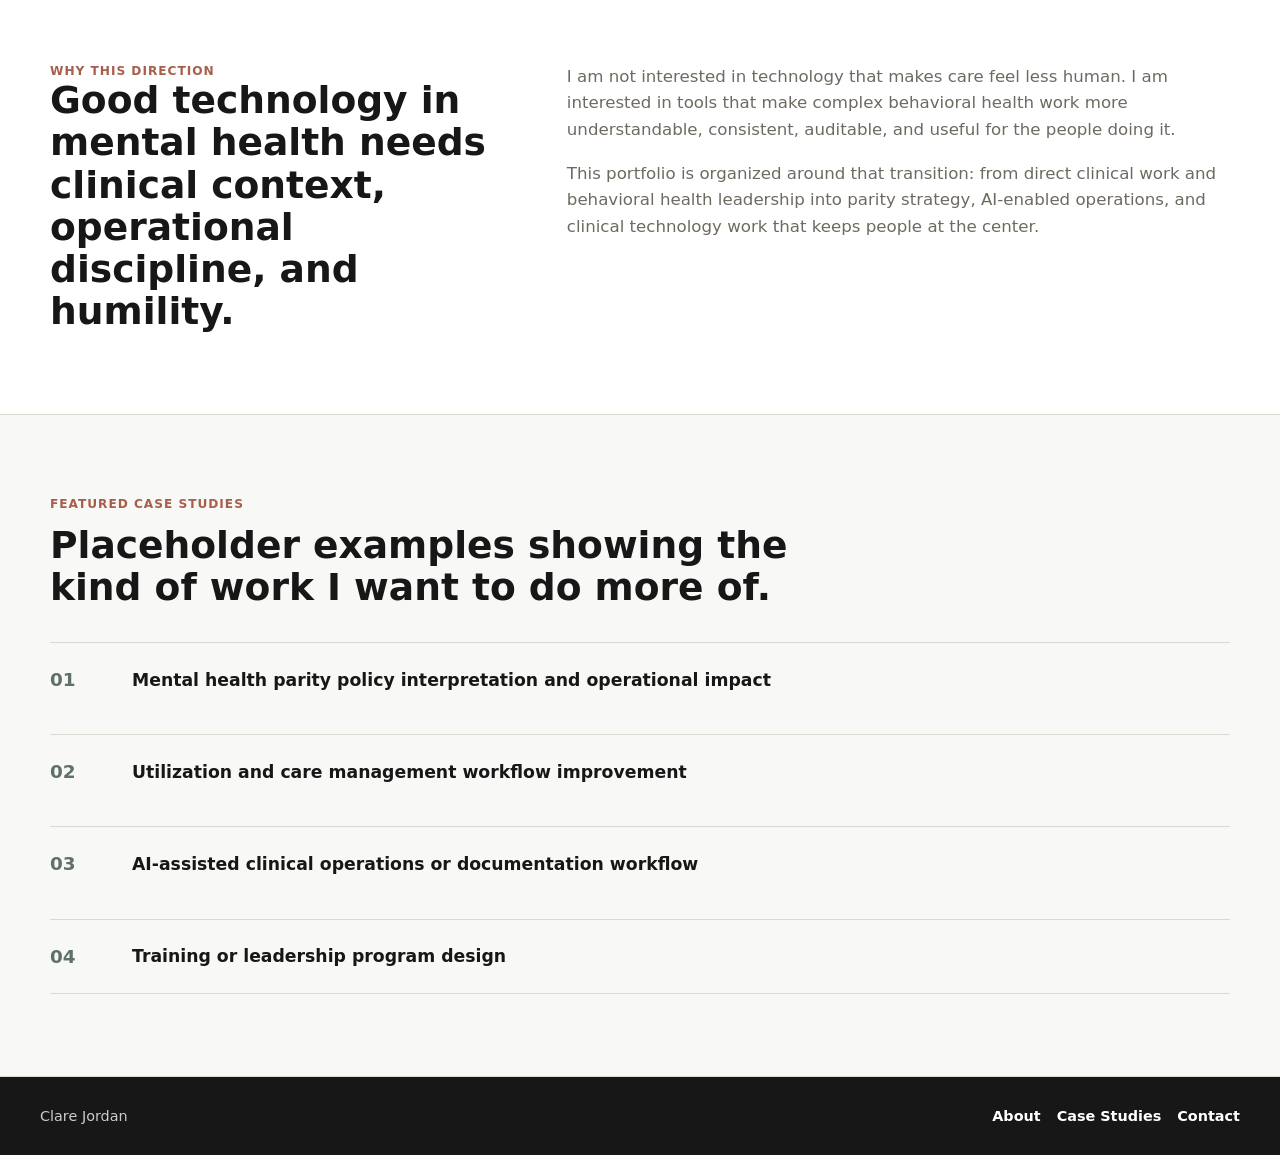
==== commit fce18b54: "Rebuild portfolio site" ====
--- a/index.html
+++ b/index.html
@@ -3,278 +3,143 @@
   <head>
     <meta charset="utf-8" />
     <meta name="viewport" content="width=device-width, initial-scale=1" />
-    <title>Clare Jordan | Behavioral Health Parity, Policy, and AI Operations</title>
+    <title>Clare Jordan | Behavioral Health Operations, Parity, and Clinical Technology</title>
     <meta
       name="description"
-      content="Clare Jordan is a behavioral health policy and clinical operations leader specializing in mental health parity, NQTL analysis, benefit design, quality improvement, and AI-enabled healthcare workflow improvement."
+      content="Personal portfolio for Clare Jordan, a mental health professional moving into AI-enabled behavioral health operations, parity strategy, quality improvement, and clinical technology leadership."
     />
     <meta name="theme-color" content="#ffffff" />
     <meta property="og:title" content="Clare Jordan" />
     <meta
       property="og:description"
-      content="Behavioral health parity, policy implementation, and AI-enabled healthcare operations."
+      content="Behavioral health operations, parity strategy, quality improvement, and clinical technology leadership."
     />
     <meta property="og:type" content="website" />
     <meta property="og:image" content="assets/brand-card.svg" />
-    <link rel="stylesheet" href="styles.css?v=3" />
+    <link rel="stylesheet" href="styles.css?v=4" />
   </head>
   <body>
     <a class="skip-link" href="#main">Skip to content</a>
 
     <header class="site-header" data-header>
-      <a class="brand" href="#top" aria-label="Clare Jordan home">Clare Jordan</a>
+      <a class="brand" href="index.html" aria-label="Clare Jordan home">Clare Jordan</a>
       <button class="nav-toggle" type="button" aria-expanded="false" aria-controls="site-nav" aria-label="Open navigation">
         <span></span>
         <span></span>
         <span></span>
       </button>
       <nav class="site-nav" id="site-nav" aria-label="Primary navigation">
-        <a href="#about">About</a>
-        <a href="#expertise">Expertise</a>
-        <a href="#direction">Direction</a>
-        <a href="#experience">Experience</a>
-        <a href="#building">Building</a>
-        <a href="ai-mental-health-proof.html">AI Work</a>
-        <a href="#contact">Contact</a>
+        <a href="index.html" aria-current="page">Home</a>
+        <a href="about.html">About</a>
+        <a href="resume.html">Resume</a>
+        <a href="case-studies.html">Case Studies</a>
+        <a href="projects.html">Projects</a>
+        <a href="writing.html">Writing</a>
+        <a href="contact.html">Contact</a>
       </nav>
     </header>
 
     <main id="main">
-      <section class="hero" id="top">
-        <div class="hero-content">
-          <p class="eyebrow">M.Ed., LPCC, NCC</p>
-          <h1>Clare Jordan</h1>
-          <p class="hero-lede">
-            Behavioral health parity, policy implementation, and AI-enabled healthcare operations.
+      <section class="hero">
+        <div class="hero-copy">
+          <p class="eyebrow">Mental health operations / parity strategy / clinical technology</p>
+          <h1>Behavioral health systems work, made clearer.</h1>
+          <p class="lede">
+            I am a licensed mental health clinician and behavioral health operations leader building toward work at the intersection of parity, quality improvement, AI-enabled workflows, and clinical technology.
           </p>
-          <p class="hero-copy">
-            I turn complex clinical and regulatory requirements into clear, usable systems:
-            benefit design guidance, NQTL documentation, quality tools, executive narratives,
-            and workflows that make access to care more real.
+          <p>
+            My work is strongest where clinical judgment, policy interpretation, operational reality, and clear documentation all need to meet.
           </p>
-          <div class="hero-actions" aria-label="Primary actions">
-            <a class="button primary" href="mailto:clare.l.jordan@gmail.com?subject=Opportunity%20for%20Clare%20Jordan">Start a conversation</a>
-            <a class="button secondary" href="#direction">See the work I want more of</a>
-            <a class="button secondary" href="ai-mental-health-proof.html">AI + mental health work</a>
-            <a class="button secondary icon-link" href="https://github.com/clarejordan" rel="noreferrer">GitHub</a>
-          </div>
-          <ul class="hero-tags" aria-label="Professional highlights">
-            <li>15+ years in behavioral health</li>
-            <li>Parity and NQTL work</li>
-            <li>Clinical operations leader</li>
-            <li>Practical AI workflow tools</li>
-          </ul>
-        </div>
-        <div class="hero-visual" aria-hidden="true">
-          <img src="assets/clare-jordan-mark.svg" alt="" />
-          <div class="brand-lines">
-            <span>Parity</span>
-            <span>Policy</span>
-            <span>Clinical operations</span>
-            <span>Responsible AI</span>
+          <div class="actions" aria-label="Primary actions">
+            <a class="button primary" href="case-studies.html">View case studies</a>
+            <a class="button secondary" href="resume.html">Read resume</a>
+            <a class="button secondary" href="contact.html">Contact</a>
           </div>
         </div>
+        <aside class="identity-panel" aria-label="Professional focus">
+          <img src="assets/clare-jordan-mark.svg" alt="" />
+          <div class="focus-list" aria-label="Focus areas">
+            <span>Parity</span>
+            <span>Operations</span>
+            <span>Quality</span>
+            <span>Clinical AI</span>
+          </div>
+        </aside>
       </section>
 
-      <section class="signal-band" aria-label="Professional context">
-        <div class="signal-grid">
-          <article>
-            <span>49.8M</span>
-            <p>People served in the national health plan context where my parity work sits.</p>
+      <section class="section">
+        <div class="section-heading">
+          <p class="eyebrow">Portfolio Focus</p>
+          <h2>A practical bridge between behavioral health care and better systems.</h2>
+        </div>
+        <div class="card-grid four">
+          <article class="card">
+            <h3>Parity strategy</h3>
+            <p>Mental health parity interpretation, NQTL documentation, operational impact analysis, and clear policy-to-practice translation.</p>
           </article>
-          <article>
-            <span>17</span>
-            <p>Licensed clinicians led and coached across utilization and care management operations.</p>
+          <article class="card">
+            <h3>Clinical operations</h3>
+            <p>Utilization management, care management, workflow design, quality review, and cross-functional implementation.</p>
           </article>
-          <article>
-            <span>2025</span>
-            <p>UnitedHealthcare Automation Innovation Challenge winner for quality workflow improvement.</p>
+          <article class="card">
+            <h3>Quality improvement</h3>
+            <p>Training, clinical safety, audit readiness, documentation standards, and practical tools that improve consistency.</p>
           </article>
-          <article>
-            <span>4 + NCC</span>
-            <p>State counseling licenses plus national certification, bringing clinical credibility to policy work.</p>
+          <article class="card">
+            <h3>Clinical technology</h3>
+            <p>Responsible AI-assisted workflows, human-in-the-loop review, domain expert evaluation, and documentation support.</p>
           </article>
         </div>
       </section>
 
-      <section class="section split" id="about">
-        <div class="section-kicker">About</div>
-        <div class="split-main">
-          <h2>I work in the messy middle where law, clinical judgment, benefit design, and operations have to become one coherent system.</h2>
+      <section class="section split">
+        <div>
+          <p class="eyebrow">Why this direction</p>
+          <h2>Good technology in mental health needs clinical context, operational discipline, and humility.</h2>
         </div>
-        <div class="split-copy">
+        <div class="prose">
           <p>
-            My strongest work is translating ambiguity into something other people can use:
-            policy interpretations, documentation standards, training narratives, quality checks,
-            audit logic, implementation plans, and executive-ready explanations.
+            I am not interested in technology that makes care feel less human. I am interested in tools that make complex behavioral health work more understandable, consistent, auditable, and useful for the people doing it.
           </p>
           <p>
-            I bring a clinician's eye for what happens to members and families, a health-plan
-            operator's understanding of scale, and a builder's instinct for making workflows
-            clearer with responsible AI and automation.
+            This portfolio is organized around that transition: from direct clinical work and behavioral health leadership into parity strategy, AI-enabled operations, and clinical technology work that keeps people at the center.
           </p>
         </div>
       </section>
 
-      <section class="section" id="expertise">
+      <section class="section canvas">
         <div class="section-heading">
-          <p class="section-kicker">What I Help With</p>
-          <h2>Steady, practical expertise for behavioral health systems that have to work in real life.</h2>
+          <p class="eyebrow">Featured Case Studies</p>
+          <h2>Placeholder examples showing the kind of work I want to do more of.</h2>
         </div>
-        <div class="expertise-grid">
-          <article class="card">
-            <h3>Mental health parity and MHPAEA</h3>
-            <p>Practical interpretation of parity requirements across policy, documentation, operational workflows, and leadership audiences.</p>
-          </article>
-          <article class="card">
-            <h3>NQTL comparative analysis</h3>
-            <p>Clear factor logic, evidentiary standards, as-written and in-operation narratives, and regulator-ready documentation discipline.</p>
-          </article>
-          <article class="card">
-            <h3>Benefit design and policy translation</h3>
-            <p>Connecting plan terms, clinical realities, access implications, and operational implementation without losing the thread.</p>
-          </article>
-          <article class="card">
-            <h3>Behavioral health quality improvement</h3>
-            <p>Training narratives, QA tools, clinical safety work, quarterly business reviews, and executive-facing quality storytelling.</p>
-          </article>
-          <article class="card">
-            <h3>AI-enabled healthcare operations</h3>
-            <p>Workflow automation, regulatory analysis support, audit consistency, and domain expert review for AI products and human-data projects.</p>
-          </article>
-          <article class="card">
-            <h3>Remote clinical leadership</h3>
-            <p>Management, coaching, calibration, national training, care management operations, and cross-functional execution across distributed teams.</p>
-          </article>
-        </div>
-      </section>
-
-      <section class="section career-section" id="direction">
-        <div class="section-heading narrow">
-          <p class="section-kicker">Direction</p>
-          <h2>I am drawn to work that improves access, reduces confusion, and gives good people better systems.</h2>
-          <p>
-            The strongest through-line is the intersection of behavioral health policy, parity
-            compliance, clinical operations, and AI-enabled workflow strategy. I like work where
-            careful thinking becomes something useful: a process, a tool, a narrative, a training,
-            or a decision that helps a team move.
-          </p>
-        </div>
-
-        <div class="career-grid">
-          <article class="career-card">
-            <p class="tag">Senior policy leadership</p>
-            <h3>Director, Mental Health Parity or Behavioral Health Policy</h3>
-            <p>Parity governance, benefit design guidance, NQTL narratives, audit readiness, and implementation standards for complex health-plan environments.</p>
-          </article>
-          <article class="career-card">
-            <p class="tag">Public impact</p>
-            <h3>State Policy and Technical Assistance Leader</h3>
-            <p>Translate behavioral health policy into usable tools for states, schools, youth mental health initiatives, and funded systems change.</p>
-          </article>
-          <article class="career-card">
-            <p class="tag">Responsible AI work</p>
-            <h3>Healthcare AI Operations or Domain Expert</h3>
-            <p>Guide GenAI human-data projects, evaluate model outputs, design healthcare workflows, and keep clinical nuance inside automation.</p>
-          </article>
-          <article class="career-card">
-            <p class="tag">Advisory lane</p>
-            <h3>Independent Consulting and Expert Review</h3>
-            <p>Support parity readiness, documentation architecture, quality workflows, executive narratives, product review, and responsible healthcare AI adoption.</p>
-          </article>
-        </div>
-
-        <div class="fit-strip">
-          <p>Most energizing fit</p>
-          <span>Remote or flexible work</span>
-          <span>High-trust teams</span>
-          <span>Policy-to-practice ownership</span>
-          <span>Builder time</span>
-          <span>Room to learn and contribute</span>
-        </div>
-      </section>
-
-      <section class="section proof-section" id="experience">
-        <div class="section-heading">
-          <p class="section-kicker">Experience</p>
-          <h2>A career built across clinical care, health-plan operations, quality, and parity.</h2>
-        </div>
-
-        <div class="timeline">
-          <article class="timeline-item">
-            <span>2024 - Present</span>
-            <h3>Clinical Program Consultant, Mental Health Parity</h3>
-            <p>Leads parity workstreams, provides subject-matter input on benefit design and policy interpretation, and builds AI-enabled tools for regulatory analysis and auditing.</p>
-          </article>
-          <article class="timeline-item">
-            <span>2021 - 2024</span>
-            <h3>Clinical Quality Improvement Specialist</h3>
-            <p>Designed clinical safety training, quality initiatives, QA tools, quarterly business review content, and executive-facing presentations for a virtual behavioral health model.</p>
-          </article>
-          <article class="timeline-item">
-            <span>2016 - 2020</span>
-            <h3>Clinical Program Manager, Utilization and Care Management</h3>
-            <p>Managed a 17-clinician team, refined engagement and medication adherence workflows, and developed KPIs to improve performance and accountability.</p>
-          </article>
-          <article class="timeline-item">
-            <span>2010 - 2016</span>
-            <h3>Clinical care, training, and acute behavioral health operations</h3>
-            <p>Delivered counseling, emergency psychiatric assessments, EMTALA training, national clinical training, care coordination leadership, and addiction treatment support.</p>
-          </article>
-        </div>
-
-        <div class="proof-notes">
-          <article>
-            <h3>Education</h3>
-            <p>M.Ed. in Clinical Mental Health and School Counseling, Ohio University. B.A. in Psychology and Sociology/Criminology, cum laude.</p>
-          </article>
-          <article>
-            <h3>Recognition</h3>
-            <p>Automation innovation award winner, Optum SuperHero recognition, Spot Award of Excellence, and published national counseling essay on cyberbullying education.</p>
-          </article>
-        </div>
-      </section>
-
-      <section class="section split building-section" id="building">
-        <div class="section-kicker">Building</div>
-        <div class="split-main">
-          <h2>I use GitHub as a place to practice, organize, and keep getting more fluent with technical work.</h2>
-        </div>
-        <div class="split-copy">
-          <p>
-            My work is not about becoming a software engineer for its own sake. It is about being
-            the clinical and policy person who can also prototype, test, and explain the workflow.
-          </p>
-          <p>
-            That builder side shows up in Python learning, automation experiments, AI-enabled
-            analysis, and small tools that make healthcare operations less manual and more consistent.
-          </p>
-          <a class="text-link" href="https://github.com/clarejordan/clarejordan/tree/main/examples" rel="noreferrer">View portfolio examples on GitHub</a>
-          <a class="text-link secondary-text-link" href="ai-mental-health-proof.html">View AI mental health work page</a>
-          <a class="text-link secondary-text-link" href="https://github.com/clarejordan" rel="noreferrer">View GitHub profile</a>
-        </div>
-      </section>
-
-      <section class="section contact-section" id="contact">
-        <div class="contact-panel">
-          <p class="section-kicker">Contact</p>
-          <h2>If this kind of work would be useful, I would be glad to hear from you.</h2>
-          <p>
-            Best-fit conversations include parity leadership, NQTL work, behavioral health policy,
-            clinical operations strategy, AI healthcare operations, technical assistance, and advisory projects.
-          </p>
-          <div class="contact-actions">
-            <a class="button primary" href="mailto:clare.l.jordan@gmail.com?subject=Opportunity%20for%20Clare%20Jordan">Email Clare</a>
-            <a class="button dark" href="https://www.linkedin.com/in/clareljordan" rel="noreferrer">LinkedIn</a>
-            <a class="button dark" href="https://github.com/clarejordan" rel="noreferrer">GitHub</a>
-          </div>
+        <div class="case-preview-list">
+          <a class="case-preview" href="case-studies.html#parity-policy">
+            <span>01</span>
+            <h3>Mental health parity policy interpretation and operational impact</h3>
+          </a>
+          <a class="case-preview" href="case-studies.html#care-management-workflow">
+            <span>02</span>
+            <h3>Utilization and care management workflow improvement</h3>
+          </a>
+          <a class="case-preview" href="case-studies.html#ai-documentation-workflow">
+            <span>03</span>
+            <h3>AI-assisted clinical operations or documentation workflow</h3>
+          </a>
+          <a class="case-preview" href="case-studies.html#training-leadership">
+            <span>04</span>
+            <h3>Training or leadership program design</h3>
+          </a>
         </div>
       </section>
     </main>
 
     <footer class="site-footer">
-      <p>Clare Jordan - Behavioral health parity, policy, and AI-enabled operations.</p>
-      <a href="#top">Back to top</a>
+      <p>Clare Jordan</p>
+      <nav aria-label="Footer navigation">
+        <a href="about.html">About</a>
+        <a href="case-studies.html">Case Studies</a>
+        <a href="contact.html">Contact</a>
+      </nav>
     </footer>
 
     <script src="script.js"></script>
--- a/styles.css
+++ b/styles.css
@@ -1,14 +1,13 @@
 :root {
-  --ink: #161616;
-  --ink-2: #2d2c29;
+  --ink: #171717;
+  --text: #34332f;
+  --muted: #6e6a61;
   --paper: #ffffff;
   --canvas: #f8f8f6;
-  --line: #dedbd4;
-  --line-strong: #c5c0b7;
-  --muted: #68665f;
-  --clay: #a75f4b;
+  --line: #ddd8cf;
+  --line-strong: #c5beb2;
+  --accent: #a75f4b;
   --sage: #607168;
-  --deep: #161616;
 }
 
 * {
@@ -25,10 +24,10 @@
   margin: 0;
   max-width: 100%;
   overflow-x: hidden;
-  color: var(--ink);
+  color: var(--text);
   background: var(--paper);
   font-family: Inter, ui-sans-serif, system-ui, -apple-system, BlinkMacSystemFont, "Segoe UI", sans-serif;
-  line-height: 1.55;
+  line-height: 1.58;
   letter-spacing: 0;
 }
 
@@ -50,6 +49,10 @@
   overflow-wrap: break-word;
 }
 
+p + p {
+  margin-top: 18px;
+}
+
 .skip-link {
   position: fixed;
   top: 12px;
@@ -68,27 +71,17 @@
 }
 
 .site-header {
-  position: fixed;
+  position: sticky;
   top: 0;
-  left: 0;
-  right: 0;
   z-index: 50;
   display: flex;
   align-items: center;
   justify-content: space-between;
   gap: 24px;
-  padding: 24px 40px;
-  color: var(--ink);
-  background: rgba(255, 255, 255, 0.94);
-  border-bottom: 1px solid transparent;
-  transition: background 180ms ease, border-color 180ms ease, box-shadow 180ms ease, padding 180ms ease;
-}
-
-.site-header.is-scrolled {
-  padding: 15px 40px;
+  padding: 18px 40px;
+  color: var(--ink);
   background: rgba(255, 255, 255, 0.96);
-  border-bottom-color: var(--line);
-  box-shadow: 0 10px 28px rgba(22, 22, 22, 0.05);
+  border-bottom: 1px solid var(--line);
   backdrop-filter: blur(14px);
 }
 
@@ -96,14 +89,13 @@
   display: inline-flex;
   align-items: center;
   gap: 10px;
-  font-size: 1rem;
   font-weight: 760;
 }
 
 .brand::before {
   display: inline-block;
-  width: 16px;
-  height: 16px;
+  width: 15px;
+  height: 15px;
   background: var(--ink);
   content: "";
 }
@@ -111,14 +103,14 @@
 .site-nav {
   display: flex;
   align-items: center;
-  gap: 22px;
-  color: var(--ink-2);
+  gap: 18px;
+  color: var(--text);
   font-size: 0.9rem;
   font-weight: 650;
 }
 
 .site-nav a {
-  opacity: 0.88;
+  opacity: 0.78;
 }
 
 .site-nav a:hover,
@@ -137,7 +129,6 @@
   display: none;
   flex: 0 0 42px;
   position: relative;
-  z-index: 2;
   width: 42px;
   height: 42px;
   padding: 0;
@@ -149,50 +140,147 @@
 }
 
 .nav-toggle span {
+  display: none;
+}
+
+.nav-toggle::before {
   display: block;
   width: 18px;
   height: 2px;
-  margin: 2px auto;
+  margin: 0 auto;
   background: currentColor;
+  box-shadow: 0 -6px 0 currentColor, 0 6px 0 currentColor;
+  content: "";
+}
+
+.hero,
+.page-hero {
+  width: min(1180px, calc(100% - 48px));
+  margin: 0 auto;
 }
 
 .hero {
-  position: relative;
-  min-height: 76svh;
-  display: grid;
-  grid-template-columns: minmax(0, 1fr) minmax(280px, 420px);
+  min-height: 74svh;
+  display: grid;
+  grid-template-columns: minmax(0, 1fr) minmax(280px, 390px);
   align-items: center;
-  gap: 72px;
-  padding: 136px max(24px, calc((100vw - 1180px) / 2)) 76px;
+  gap: 76px;
+  padding: 92px 0 72px;
+}
+
+.page-hero {
+  padding: 88px 0 58px;
+  border-bottom: 1px solid var(--line);
+}
+
+.hero-copy,
+.page-hero {
+  max-width: 820px;
+}
+
+.eyebrow {
+  color: var(--accent);
+  font-size: 0.76rem;
+  font-weight: 780;
+  line-height: 1.25;
+  text-transform: uppercase;
+  letter-spacing: 0.08em;
+}
+
+h1 {
+  margin-top: 14px;
+  color: var(--ink);
+  font-size: 5.8rem;
+  line-height: 0.98;
+  font-weight: 760;
+}
+
+.page-hero h1 {
+  max-width: 980px;
+  font-size: 4.3rem;
+}
+
+h2 {
+  color: var(--ink);
+  font-size: 2.35rem;
+  line-height: 1.12;
+  font-weight: 720;
+}
+
+h3 {
+  color: var(--ink);
+  font-size: 1.08rem;
+  line-height: 1.28;
+  font-weight: 720;
+}
+
+.lede {
+  margin-top: 24px;
+  color: var(--ink);
+  font-size: 1.38rem;
+  line-height: 1.34;
+  font-weight: 560;
+}
+
+.hero p:not(.eyebrow):not(.lede),
+.page-hero p:not(.eyebrow):not(.lede),
+.prose,
+.card p,
+.case-study p,
+.resume-sidebar p,
+.timeline-item p,
+.writing-item p,
+.contact-panel p {
+  color: var(--muted);
+}
+
+.actions {
+  display: flex;
+  flex-wrap: wrap;
+  gap: 10px;
+  margin-top: 30px;
+}
+
+.button {
+  display: inline-flex;
+  min-height: 44px;
+  align-items: center;
+  justify-content: center;
+  padding: 11px 16px;
+  border: 1px solid var(--ink);
+  border-radius: 4px;
+  font-weight: 700;
+  line-height: 1.2;
+}
+
+.button.primary {
+  color: var(--paper);
+  background: var(--ink);
+}
+
+.button.secondary {
   color: var(--ink);
   background: var(--paper);
-  border-bottom: 1px solid var(--line);
-}
-
-.hero-content {
-  width: min(820px, 100%);
-  max-width: none;
-}
-
-.hero-visual {
+  border-color: var(--line-strong);
+}
+
+.identity-panel {
   justify-self: end;
-  width: min(100%, 390px);
-  min-width: 0;
-}
-
-.hero-visual img {
+}
+
+.identity-panel img {
   width: 100%;
   border: 1px solid var(--line);
-  background: var(--paper);
-}
-
-.brand-lines {
+  background: var(--canvas);
+}
+
+.focus-list {
   display: grid;
   margin-top: 18px;
   border-top: 1px solid var(--line);
 }
 
-.brand-lines span {
+.focus-list span {
   padding: 12px 0;
   border-bottom: 1px solid var(--line);
   color: var(--muted);
@@ -202,225 +290,59 @@
   letter-spacing: 0.08em;
 }
 
-.eyebrow,
-.section-kicker,
-.tag {
-  color: var(--clay);
-  font-size: 0.78rem;
-  font-weight: 840;
-  line-height: 1.2;
-  text-transform: uppercase;
-  letter-spacing: 0.08em;
-}
-
-.hero h1 {
-  margin-top: 14px;
-  font-size: 6.4rem;
-  line-height: 0.94;
-  font-weight: 760;
-}
-
-.proof-hero h1 {
-  max-width: 900px;
-  font-size: 5.1rem;
-  line-height: 0.98;
-}
-
-.hero-lede {
-  max-width: 720px;
-  margin-top: 28px;
-  color: var(--ink);
-  font-size: 1.6rem;
-  line-height: 1.26;
-  font-weight: 640;
-}
-
-.hero-copy {
-  max-width: 760px;
-  margin-top: 20px;
-  color: var(--muted);
-  font-size: 1.04rem;
-}
-
-.hero-actions,
-.contact-actions {
-  display: flex;
-  flex-wrap: wrap;
-  gap: 12px;
-  margin-top: 28px;
-}
-
-.button {
-  display: inline-flex;
-  min-height: 46px;
-  align-items: center;
-  justify-content: center;
-  padding: 12px 18px;
-  border: 1px solid var(--ink);
-  border-radius: 4px;
-  font-weight: 700;
-  line-height: 1.2;
-  transition: color 160ms ease, background 160ms ease, border-color 160ms ease, transform 160ms ease;
-}
-
-.button:hover,
-.button:focus-visible {
-  transform: translateY(-1px);
-}
-
-.button.primary {
-  color: var(--paper);
-  background: var(--ink);
-}
-
-.button.secondary {
-  color: var(--ink);
-  border-color: var(--line-strong);
-  background: var(--paper);
-}
-
-.button.secondary:hover,
-.button.secondary:focus-visible {
-  background: var(--canvas);
-}
-
-.button.icon-link {
-  min-width: 92px;
-}
-
-.button.dark {
-  color: var(--paper);
-  background: var(--ink);
-}
-
-.hero-tags {
-  display: flex;
-  flex-wrap: wrap;
-  gap: 10px;
-  padding: 0;
-  margin: 34px 0 0;
-  list-style: none;
-}
-
-.hero-tags li {
-  max-width: 100%;
-  padding: 8px 11px;
-  border: 1px solid var(--line);
-  border-radius: 4px;
-  color: var(--ink-2);
-  background: var(--canvas);
-  font-size: 0.84rem;
-  font-weight: 650;
-}
-
-.signal-band {
-  background: var(--paper);
-  border-bottom: 1px solid var(--line);
-}
-
-.signal-grid {
-  width: min(1180px, calc(100% - 48px));
-  margin: 0 auto;
-  display: grid;
-  grid-template-columns: repeat(4, 1fr);
-}
-
-.signal-grid article {
-  min-width: 0;
-  min-height: 132px;
-  padding: 28px 24px;
-  border-left: 1px solid var(--line);
-}
-
-.signal-grid article:last-child {
-  border-right: 1px solid var(--line);
-}
-
-.signal-grid span {
-  display: block;
-  color: var(--sage);
-  font-size: 2.1rem;
-  line-height: 1;
-  font-weight: 860;
-}
-
-.signal-grid p {
-  margin-top: 12px;
-  color: var(--muted);
-  font-size: 0.95rem;
-}
-
 .section {
   width: min(1180px, calc(100% - 48px));
   margin: 0 auto;
-  padding: 92px 0;
+  padding: 82px 0;
+}
+
+.section.canvas {
+  width: 100%;
+  max-width: none;
+  padding: 82px max(24px, calc((100vw - 1180px) / 2));
+  background: var(--canvas);
+  border-top: 1px solid var(--line);
+  border-bottom: 1px solid var(--line);
+}
+
+.section-heading {
+  display: grid;
+  gap: 12px;
+  max-width: 760px;
+  margin-bottom: 34px;
 }
 
 .split {
   display: grid;
-  grid-template-columns: 170px minmax(0, 1.1fr) minmax(280px, 0.9fr);
-  gap: 36px;
+  grid-template-columns: minmax(260px, 0.82fr) minmax(0, 1.18fr);
+  gap: 56px;
   align-items: start;
 }
 
-.split h2,
-.section-heading h2,
-.contact-panel h2 {
-  font-size: 2.55rem;
-  line-height: 1.08;
-  font-weight: 820;
-}
-
-.split-copy {
-  display: grid;
-  gap: 20px;
-  color: var(--ink);
+.prose {
+  max-width: 720px;
   font-size: 1.04rem;
 }
 
-.section-heading {
-  display: grid;
-  gap: 14px;
-  max-width: 820px;
-  margin-bottom: 38px;
-}
-
-.section-heading.narrow {
-  max-width: 760px;
-}
-
-.section-heading p:not(.section-kicker) {
-  color: var(--muted);
-  font-size: 1.06rem;
-}
-
-.expertise-grid,
-.career-grid,
-.proof-card-grid,
-.lane-grid,
-.story-grid {
-  display: grid;
-  gap: 18px;
-}
-
-.expertise-grid,
-.career-grid,
-.proof-card-grid,
-.lane-grid {
+.card-grid {
+  display: grid;
+  gap: 16px;
+}
+
+.card-grid.two {
+  grid-template-columns: repeat(2, 1fr);
+}
+
+.card-grid.three {
   grid-template-columns: repeat(3, 1fr);
 }
 
-.story-grid {
-  grid-template-columns: repeat(2, 1fr);
+.card-grid.four {
+  grid-template-columns: repeat(4, 1fr);
 }
 
 .card,
-.career-card,
-.proof-notes article,
-.story-block,
-.proof-card,
-.lane-grid article,
-.share-panel {
+.contact-panel {
   min-width: 0;
   padding: 24px;
   border: 1px solid var(--line);
@@ -428,112 +350,119 @@
   background: var(--paper);
 }
 
-.card,
-.career-card {
-  min-height: 214px;
-}
-
-.story-block {
-  min-height: 290px;
-}
-
-.story-block-wide {
-  grid-column: 1 / -1;
-  min-height: 0;
-}
-
-.card h3,
-.career-card h3,
-.timeline-item h3,
-.proof-notes h3,
-.story-block h3,
-.proof-card h3,
-.lane-grid h3 {
-  font-size: 1.14rem;
-  line-height: 1.22;
-  font-weight: 820;
-}
-
-.story-block h3,
-.proof-card h3,
-.lane-grid h3 {
+.card p,
+.contact-panel p {
   margin-top: 12px;
-  font-size: 1.22rem;
-}
-
-.card p,
-.career-card p:not(.tag),
-.timeline-item p,
-.proof-notes p,
-.story-block p:not(.tag),
-.proof-card p,
-.lane-grid p,
-.share-panel p:not(.section-kicker) {
+}
+
+.project-card h2 {
+  margin-top: 10px;
+  font-size: 1.55rem;
+}
+
+.text-link {
+  display: inline-flex;
+  margin-top: 18px;
+  color: var(--ink);
+  font-weight: 720;
+  text-decoration: underline;
+  text-decoration-thickness: 1px;
+  text-underline-offset: 5px;
+}
+
+.case-preview-list,
+.writing-list,
+.case-study-stack {
+  display: grid;
+  gap: 18px;
+}
+
+.case-preview {
+  display: grid;
+  grid-template-columns: 64px minmax(0, 1fr);
+  gap: 18px;
+  align-items: center;
+  padding: 22px 0;
+  border-top: 1px solid var(--line);
+}
+
+.case-preview:last-child {
+  border-bottom: 1px solid var(--line);
+}
+
+.case-preview span {
+  color: var(--sage);
+  font-size: 1.15rem;
+  font-weight: 760;
+}
+
+.case-study {
+  padding: 34px;
+  border: 1px solid var(--line);
+  border-radius: 4px;
+  background: var(--paper);
+}
+
+.case-study h2 {
+  margin-top: 10px;
+}
+
+.case-summary {
+  max-width: 760px;
   margin-top: 14px;
-  color: var(--muted);
-}
-
-.career-section,
-.proof-lanes {
-  width: 100%;
-  max-width: none;
-  padding: 92px max(24px, calc((100vw - 1180px) / 2));
-  color: var(--paper);
-  background: var(--deep);
-}
-
-.career-section .section-heading p:not(.section-kicker),
-.proof-lanes .section-heading p:not(.section-kicker) {
-  color: rgba(255, 255, 255, 0.72);
-}
-
-.career-card,
-.lane-grid article {
-  border-color: #373633;
-  background: #1e1e1d;
-}
-
-.career-card p:not(.tag),
-.lane-grid p {
-  color: rgba(255, 255, 255, 0.74);
-}
-
-.fit-strip {
-  display: flex;
-  flex-wrap: wrap;
-  align-items: center;
-  gap: 10px;
+  font-size: 1.08rem;
+}
+
+.case-columns {
+  display: grid;
+  grid-template-columns: repeat(3, 1fr);
+  gap: 18px;
   margin-top: 28px;
-  padding: 18px 0 0;
-  border-top: 1px solid #373633;
-}
-
-.fit-strip p {
-  margin-right: 8px;
-  color: rgba(255, 255, 255, 0.9);
-  font-weight: 820;
-}
-
-.fit-strip span {
-  padding: 7px 10px;
-  border: 1px solid #3c3b38;
-  border-radius: 4px;
-  color: rgba(255, 255, 255, 0.86);
-  background: #242422;
-  font-size: 0.88rem;
-  font-weight: 680;
-}
-
-.proof-section {
-  display: grid;
-  grid-template-columns: 0.9fr 1.2fr;
-  gap: 44px;
+  padding-top: 24px;
+  border-top: 1px solid var(--line);
+}
+
+.case-columns p {
+  margin-top: 10px;
+}
+
+.resume-layout {
+  display: grid;
+  grid-template-columns: 290px minmax(0, 1fr);
+  gap: 56px;
   align-items: start;
 }
 
-.proof-section .section-heading {
+.resume-sidebar {
+  display: grid;
+  gap: 28px;
   position: sticky;
-  top: 96px;
+  top: 94px;
+}
+
+.resume-sidebar h2,
+.resume-section h2 {
+  font-size: 1.25rem;
+}
+
+.plain-list {
+  display: grid;
+  gap: 8px;
+  padding: 0;
+  margin: 14px 0 0;
+  list-style: none;
+}
+
+.plain-list li {
+  padding-bottom: 8px;
+  border-bottom: 1px solid var(--line);
+}
+
+.resume-main,
+.resume-section,
+.compact-list {
+  display: grid;
+  gap: 28px;
 }
 
 .timeline {
@@ -541,113 +470,59 @@
 }
 
 .timeline-item {
-  position: relative;
-  padding: 30px 0 30px 34px;
-  border-bottom: 1px solid var(--line);
-}
-
-.timeline-item::before {
-  position: absolute;
-  top: 36px;
-  left: 0;
-  width: 12px;
-  height: 12px;
-  border-radius: 50%;
-  background: var(--clay);
-  content: "";
+  padding: 26px 0;
+  border-bottom: 1px solid var(--line);
 }
 
 .timeline-item span {
   display: block;
   margin-bottom: 8px;
   color: var(--sage);
-  font-size: 0.82rem;
-  font-weight: 820;
+  font-size: 0.8rem;
+  font-weight: 760;
   text-transform: uppercase;
-}
-
-.proof-notes {
-  grid-column: 2;
-  display: grid;
-  grid-template-columns: repeat(2, 1fr);
-  gap: 18px;
-}
-
-.proof-card {
-  min-height: 286px;
-}
-
-.proof-card span {
-  display: inline-flex;
-  width: 38px;
-  height: 38px;
-  align-items: center;
-  justify-content: center;
-  border: 1px solid var(--line-strong);
-  border-radius: 50%;
-  color: var(--ink);
-  background: var(--canvas);
-  font-size: 0.86rem;
-  font-weight: 850;
-}
-
-.lane-grid article {
-  min-height: 236px;
-}
-
-.share-section,
-.contact-section {
-  width: 100%;
-  max-width: none;
-  padding: 86px max(24px, calc((100vw - 1180px) / 2));
-  background: var(--canvas);
-}
-
-.share-panel {
-  max-width: 920px;
-  padding: 34px;
-}
-
-.share-panel h2 {
-  margin-top: 12px;
-  font-size: 2.2rem;
-  line-height: 1.08;
-  font-weight: 820;
-}
-
-.building-section {
+  letter-spacing: 0.08em;
+}
+
+.writing-item {
+  padding: 28px 0;
   border-top: 1px solid var(--line);
 }
 
-.text-link {
-  display: inline-flex;
-  width: fit-content;
-  margin-top: 4px;
-  color: var(--sage);
-  font-weight: 820;
-  text-decoration: underline;
-  text-decoration-thickness: 2px;
-  text-underline-offset: 5px;
-}
-
-.secondary-text-link {
-  margin-top: 0;
-  color: var(--muted);
-}
-
-.contact-panel {
-  max-width: 860px;
-}
-
-.contact-panel h2 {
-  margin-top: 12px;
-}
-
-.contact-panel p:not(.section-kicker) {
-  max-width: 720px;
+.writing-item:last-child {
+  border-bottom: 1px solid var(--line);
+}
+
+.writing-item h2 {
+  margin-top: 10px;
+  font-size: 1.85rem;
+}
+
+.writing-item p:not(.eyebrow) {
+  max-width: 780px;
+  margin-top: 10px;
+}
+
+.contact-grid {
+  display: grid;
+  grid-template-columns: minmax(0, 1fr) minmax(0, 1fr);
+  gap: 16px;
+}
+
+.contact-panel .button {
   margin-top: 18px;
-  color: var(--muted);
-  font-size: 1.06rem;
+}
+
+.link-list {
+  display: grid;
+  gap: 10px;
+  margin-top: 18px;
+}
+
+.link-list a {
+  padding-bottom: 10px;
+  border-bottom: 1px solid var(--line);
+  font-weight: 720;
 }
 
 .site-footer {
@@ -655,39 +530,52 @@
   align-items: center;
   justify-content: space-between;
   gap: 24px;
-  padding: 24px 40px;
-  color: rgba(255, 255, 255, 0.76);
+  padding: 28px 40px;
+  color: rgba(255, 255, 255, 0.78);
   background: var(--ink);
-  font-size: 0.92rem;
+  font-size: 0.9rem;
+}
+
+.site-footer nav {
+  display: flex;
+  flex-wrap: wrap;
+  gap: 16px;
 }
 
 .site-footer a {
   color: var(--paper);
-  font-weight: 760;
-}
-
-@media (max-width: 1060px) {
-  .site-header,
-  .site-header.is-scrolled {
+  font-weight: 650;
+}
+
+@media (max-width: 1040px) {
+  .site-header {
+    display: grid;
+    grid-template-columns: minmax(0, 1fr) 42px;
     padding: 14px 24px;
+    width: 100%;
+    max-width: 100%;
   }
 
   .nav-toggle {
-    display: grid;
+    display: grid !important;
     align-content: center;
+    justify-self: end;
+    position: fixed;
+    top: 14px;
+    right: 18px;
+    z-index: 80;
   }
 
   .site-nav {
-    position: absolute;
-    top: calc(100% + 8px);
-    right: 24px;
+    position: fixed;
+    top: 64px;
+    left: 18px;
+    right: 18px;
     display: none;
-    min-width: 232px;
     padding: 10px;
     border: 1px solid var(--line);
     border-radius: 4px;
     background: var(--paper);
-    box-shadow: 0 20px 48px rgba(22, 22, 22, 0.08);
   }
 
   .site-nav.is-open {
@@ -705,208 +593,149 @@
     background: var(--canvas);
   }
 
+  .hero,
+  .split,
+  .resume-layout {
+    grid-template-columns: 1fr;
+  }
+
   .hero {
-    grid-template-columns: 1fr;
-    gap: 30px;
-    padding: 118px 24px 68px;
-  }
-
-  .hero h1 {
-    font-size: 4rem;
-  }
-
-  .proof-hero h1 {
-    font-size: 3.25rem;
-  }
-
-  .hero-lede {
-    font-size: 1.36rem;
-  }
-
-  .hero-visual {
+    gap: 42px;
+    min-height: auto;
+  }
+
+  .identity-panel {
     justify-self: start;
     width: min(360px, 100%);
-    min-width: 0;
-  }
-
-  .signal-grid,
-  .expertise-grid,
-  .career-grid,
-  .proof-card-grid,
-  .lane-grid {
+  }
+
+  .card-grid.four,
+  .card-grid.three,
+  .case-columns {
     grid-template-columns: repeat(2, 1fr);
   }
 
-  .signal-grid article:nth-child(2) {
-    border-right: 1px solid var(--line);
-  }
-
-  .signal-grid article:nth-child(n + 3) {
-    border-top: 1px solid var(--line);
-  }
-
-  .split,
-  .proof-section,
-  .story-grid {
+  .resume-sidebar {
+    position: static;
+  }
+}
+
+@media (max-width: 680px) {
+  .site-header {
+    display: grid;
     grid-template-columns: 1fr;
-  }
-
-  .story-block-wide,
-  .proof-notes {
-    grid-column: auto;
-  }
-
-  .proof-section .section-heading {
+    gap: 12px;
+    padding: 14px 18px;
+  }
+
+  .nav-toggle {
+    display: none !important;
+  }
+
+  .site-nav,
+  .site-nav.is-open {
     position: static;
-  }
-}
-
-@media (max-width: 680px) {
-  .site-header,
-  .site-header.is-scrolled {
-    padding: 12px 18px;
-  }
-
-  .site-nav {
-    left: 18px;
-    right: 18px;
+    display: grid;
+    grid-template-columns: repeat(2, minmax(0, 1fr));
+    gap: 6px 14px;
+    width: min(100%, 340px);
+    padding: 0;
+    border: 0;
+    background: transparent;
+    box-shadow: none;
+  }
+
+  .site-nav a {
+    padding: 4px 0;
+    font-size: 0.84rem;
+  }
+
+  .site-nav a:hover,
+  .site-nav a:focus-visible {
+    background: transparent;
+  }
+
+  .hero,
+  .page-hero,
+  .section {
+    width: 100%;
   }
 
   .hero {
-    display: block;
-    min-height: 0;
-    overflow: hidden;
-    padding: 86px 18px 50px;
-  }
-
-  .hero-content {
+    padding: 48px 18px 48px;
+  }
+
+  .page-hero {
+    padding: 48px 18px 42px;
+  }
+
+  h1,
+  .page-hero h1 {
+    max-width: 340px;
+    font-size: 2.28rem;
+  }
+
+  h2 {
+    font-size: 1.8rem;
+  }
+
+  .lede {
+    max-width: 340px;
+    font-size: 1.08rem;
+  }
+
+  .hero-copy p:not(.eyebrow):not(.lede),
+  .page-hero p:not(.eyebrow):not(.lede),
+  .eyebrow {
+    max-width: 340px;
+  }
+
+  .actions,
+  .contact-grid,
+  .card-grid.two,
+  .card-grid.three,
+  .card-grid.four,
+  .case-columns {
+    grid-template-columns: 1fr;
+  }
+
+  .actions {
+    display: grid;
+    width: min(100%, 340px);
+  }
+
+  .button {
     width: 100%;
-    max-width: 100%;
-    min-width: 0;
-  }
-
-  .hero h1 {
-    font-size: 3.08rem;
-  }
-
-  .proof-hero h1 {
-    max-width: 330px;
-    font-size: 2.12rem;
-  }
-
-  .proof-hero .hero-lede,
-  .proof-hero .hero-copy {
-    max-width: 340px;
-  }
-
-  .hero-lede {
-    max-width: 330px;
-    font-size: 1.18rem;
-  }
-
-  .hero-copy {
-    max-width: 330px;
-    font-size: 1rem;
-  }
-
-  .hero-actions {
-    display: grid;
-    width: min(100%, 330px);
+  }
+
+  .identity-panel {
+    display: none;
+  }
+
+  .section,
+  .section.canvas {
+    padding: 62px 18px;
+  }
+
+  .section:not(.canvas) {
+    padding-right: 18px;
+    padding-left: 18px;
+  }
+
+  .case-preview {
     grid-template-columns: 1fr;
-  }
-
-  .hero-actions .button,
-  .hero-tags li {
-    width: 100%;
-  }
-
-  .hero-visual {
-    display: none;
-  }
-
-  .hero-tags {
-    display: none;
-  }
-
-  .signal-grid,
-  .expertise-grid,
-  .career-grid,
-  .proof-notes,
-  .proof-card-grid,
-  .lane-grid {
-    grid-template-columns: 1fr;
-  }
-
-  .signal-grid,
-  .section {
-    width: calc(100% - 36px);
-  }
-
-  .signal-grid article,
-  .signal-grid article:last-child,
-  .signal-grid article:nth-child(2) {
-    min-height: 0;
-    border-right: 1px solid var(--line);
-  }
-
-  .signal-grid p {
-    max-width: 280px;
-    overflow-wrap: anywhere;
-  }
-
-  .signal-grid article + article {
-    border-top: 1px solid var(--line);
-  }
-
-  .section {
-    padding: 68px 0;
-  }
-
-  .career-section,
-  .proof-lanes,
-  .contact-section,
-  .share-section {
-    width: 100%;
-    padding: 68px 18px;
-  }
-
-  .split h2,
-  .section-heading h2,
-  .contact-panel h2,
-  .share-panel h2 {
-    font-size: 2rem;
-  }
-
+    gap: 8px;
+  }
+
+  .case-study,
   .card,
-  .career-card,
-  .story-block,
-  .proof-card,
-  .lane-grid article {
-    min-height: 0;
-  }
-
-  .share-panel {
-    padding: 24px;
-  }
-
-  .fit-strip {
-    align-items: flex-start;
+  .contact-panel {
+    padding: 22px;
   }
 
   .site-footer {
     display: grid;
-    padding: 22px 18px;
-  }
-}
-
-@media (max-width: 420px) {
-  .hero h1 {
-    font-size: 2.78rem;
-  }
-
-  .proof-hero h1 {
-    max-width: 300px;
-    font-size: 1.98rem;
+    padding: 24px 18px;
   }
 }
 
@@ -915,6 +744,5 @@
   *::before,
   *::after {
     scroll-behavior: auto !important;
-    transition: none !important;
-  }
-}
+  }
+}
